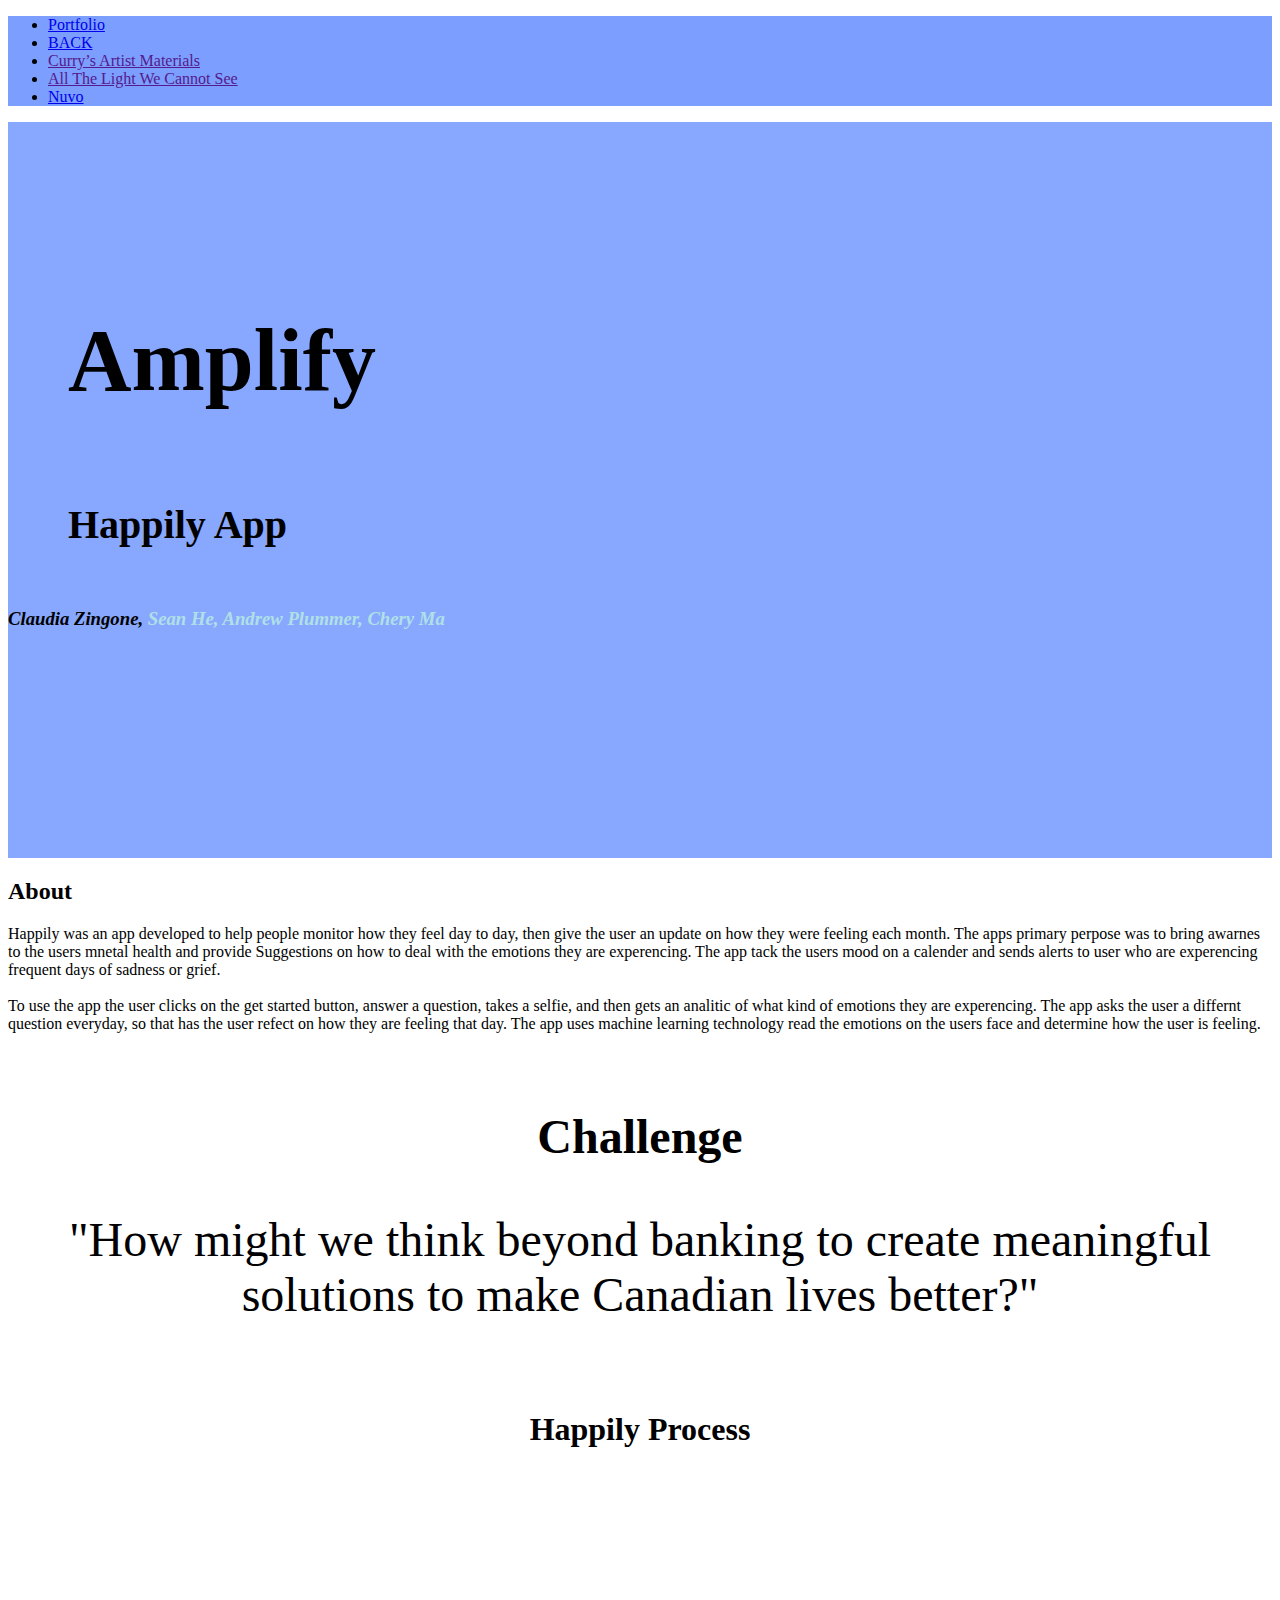
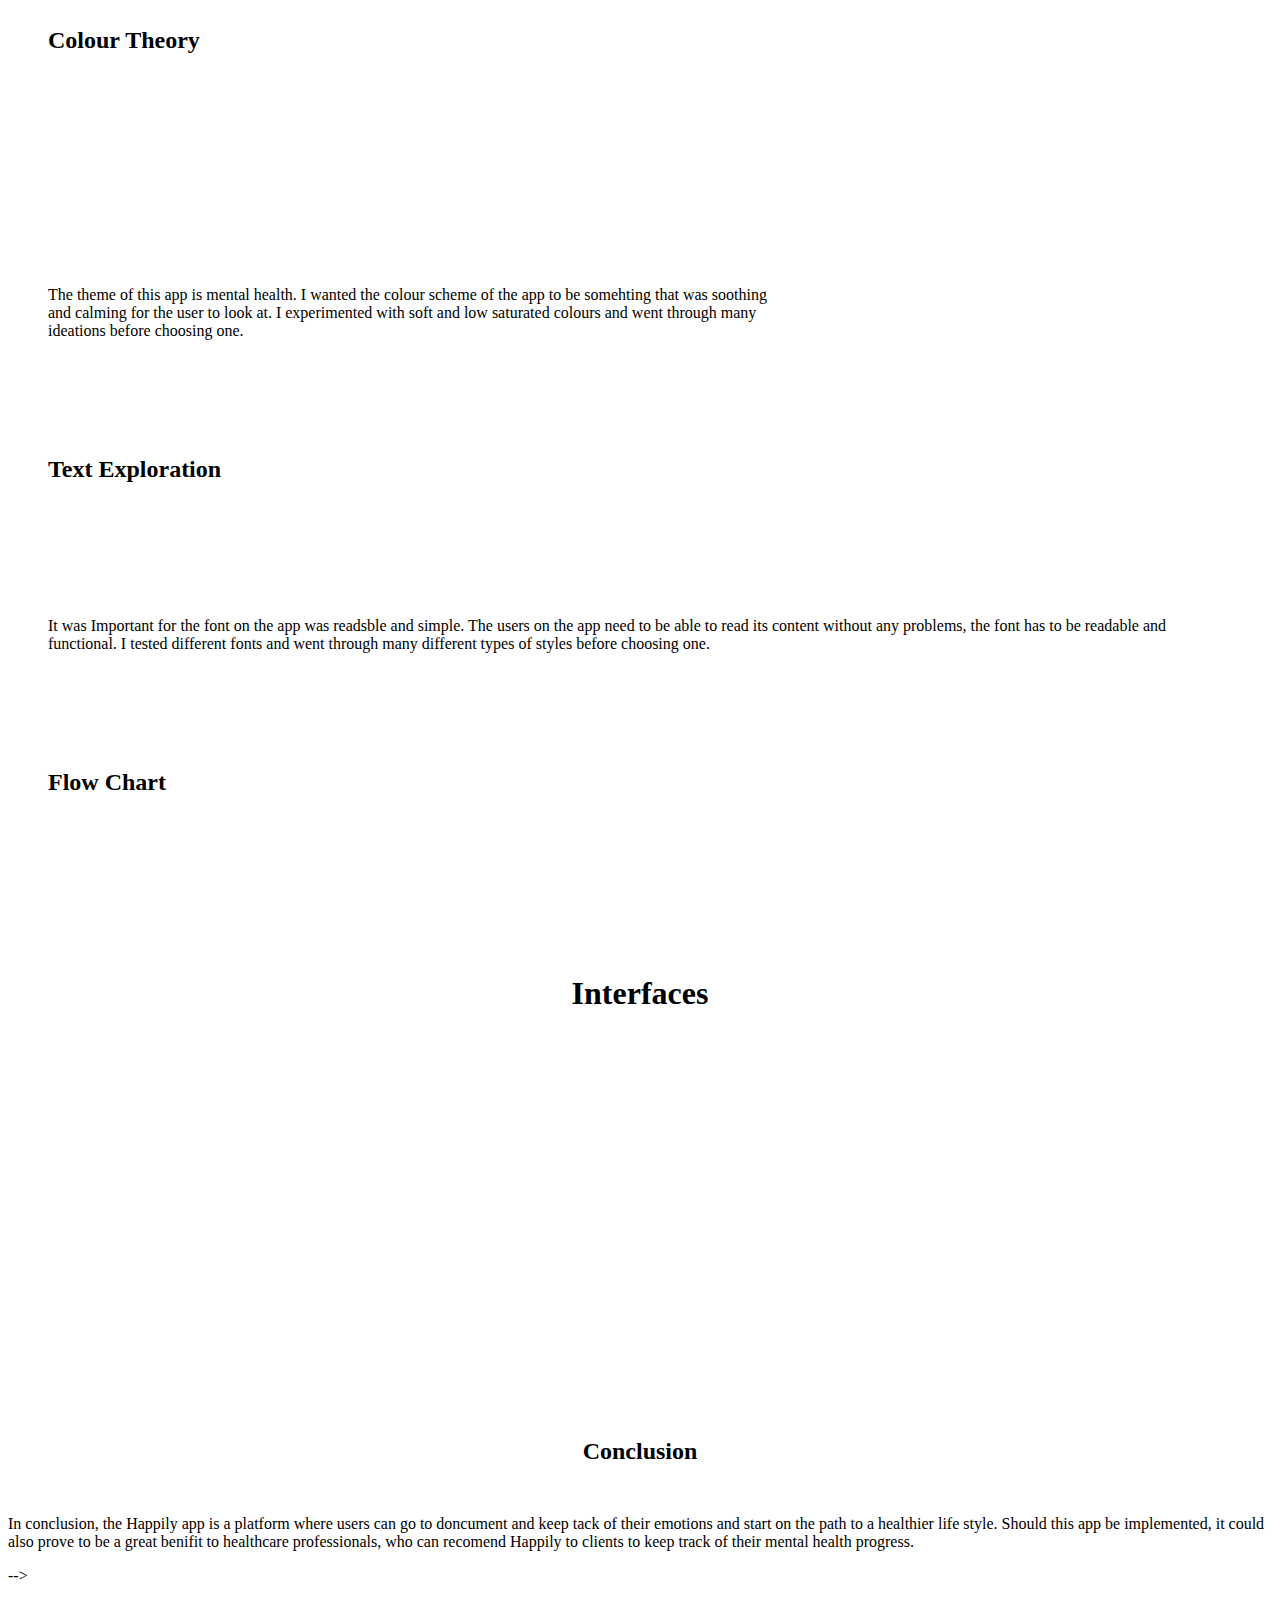
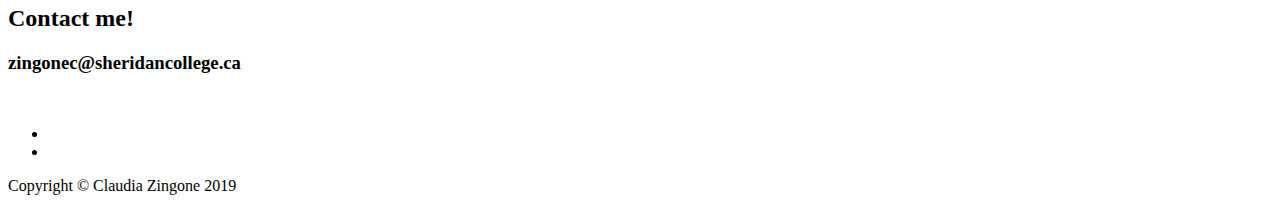
==== amplify.html @ 79d38917 "Add files via upload" ====
<!DOCTYPE html>
<html lang="en">

<head>

  <meta charset="utf-8">
  <meta name="viewport" content="width=device-width, initial-scale=1, shrink-to-fit=no">
  <meta name="description" content="">
  <meta name="author" content="">

  <title>Claudia's Portfolio</title>

  <!-- Bootstrap Core CSS -->
  <link href="vendor/bootstrap/css/bootstrap.min.css" rel="stylesheet">

  <!-- Custom Fonts -->
  <link href="vendor/fontawesome-free/css/all.min.css" rel="stylesheet" type="text/css">
  <link href="https://fonts.googleapis.com/css?family=Source+Sans+Pro:300,400,700,300italic,400italic,700italic" rel="stylesheet" type="text/css">
  <link href="vendor/simple-line-icons/css/simple-line-icons.css" rel="stylesheet">
  <!-- <link href="//netdna.bootstrapcdn.com/twitter-bootstrap/2.3.2/css/bootstrap-combined.no-icons.min.css" rel="stylesheet">
<link href="//netdna.bootstrapcdn.com/font-awesome/3.2.1/css/font-awesome.css" rel="stylesheet"> -->
  <!-- Custom CSS -->
  <script src="https://code.iconify.design/1/1.0.3/iconify.min.js"></script>
  <link href="css/stylish-portfolio.min.css" rel="stylesheet">
  
<style>
.nuvo {
  min-height: 30rem;
  position: relative;
  display: table;
  width: 100%;
  height: auto;
  padding-top: 8rem;
  padding-bottom: 8rem;
  background: linear-gradient(90deg, rgba(255, 255, 255, 0.1) 0%, rgba(255, 255, 255, 0.1) 100%), url("");
  background-position: center center;
  background-repeat: no-repeat;
  background-size: cover;
}



.nuvo h1 {
  font-size: 4rem;
  margin: 30px;
  padding: 30px;
}

.nuvo h2{
  font-size: 2rem;
  margin: 30px;
  padding: 30px;
}

@media (min-width: 992px) {
  .nuvo {
    height: 50vh;
  }
  .nuvo h1 {
    font-size: 5.5rem;
  }
  .nuvo h2 {
    font-size: 2.5rem;
  }
}




</style>


</head>

<body id="page-top">

  <!-- Navigation -->
  <!-- <a href="index.html"><span class="iconify" data-icon="ic:sharp-arrow-back-ios" data-inline="false" style="width: 50px; height: 50px; margin-left: 3%; margin-top: 20px; "></span></a> -->

  <a class="menu-toggle rounded" href="#" >
    <i class="fas fa-bars"></i>
  </a> 
<nav id="sidebar-wrapper" style="background-color: rgb(123, 158, 255)">
    <ul class="sidebar-nav" style="background-color: rgb(123, 158, 255)">
      <li class="sidebar-brand">
        <a class="js-scroll-trigger" href="#page-top">Portfolio</a>
      </li>
      <li class="sidebar-nav-item">
        <a class="js-scroll-trigger" href="index.html">BACK</a>
      </li>
      <li class="sidebar-nav-item">
        <a class="js-scroll-trigger" href="">Curry’s Artist Materials</a>
      </li>
      
      <li class="sidebar-nav-item">
        <a class="js-scroll-trigger" href="">All The Light We Cannot See</a>
      </li>
      
      <li class="sidebar-nav-item">
        <a class="js-scroll-trigger" href="nuvo.html">Nuvo</a>
      </li>
    </ul>
  </nav>


  <section class=" nuvo text-white text-right " id="" style="background-color: rgb(123, 158, 255)">
      <h1 class="mb-1">Amplify</h1>
      <h2 class="mb-1">Happily App</h1>
      <h3 class="mb-5" style="margin-right: 50px;">
          <em>Claudia Zingone, <span style="color:powderblue">Sean He, Andrew Plummer, Chery Ma</span></em>
        </h3>
    </section>

    <section class="content-section bg-light" id="about">
        <div class="container ">
          <div class="row">
            <div class="col-lg-10 mx-auto">
              <h2>About</h2>
              <p class="lead mb-4">Happily was an app developed to help people monitor how they feel day to day, then give the user an update
                on how they were feeling each month. The apps primary perpose was to bring awarnes to the users mnetal health and provide Suggestions 
                on how to deal with the emotions they are experencing. The app tack the users mood on a calender and sends alerts to user who are experencing 
                frequent days of sadness or grief. <br><br>

                To use the app the user clicks on the get started button, answer a question, takes a selfie, and then gets an analitic of what kind of emotions they are experencing. 
                The app asks the user a differnt question everyday, so that has the user refect on how they are feeling that day. The app uses machine learning technology read the 
                emotions on the users face and determine how the user is feeling. 
                  </p><!-- <a class="btn btn-dark btn-xl js-scroll-trigger" style="margin-top: 2% "href="resume.html">RESUME</a> -->
            </div>


          </div>
        </div>
      </section>



  <div class="container">
   

    <div class="row" style="padding: 20px">

        <div class="col-lg-10 mx-auto">
            <h2 style="text-align: center; font-size: 3em">Challenge</h2>
            <p class="lead mb-4" style="text-align: center;font-size: 3em">
              "How might we think beyond banking to create meaningful solutions to make Canadian lives better?"
            </div>

          <!-- <div class="col-lg-10 mx-auto">
              <h2>Goal</h2>
              <p class="lead mb-4">
                Create a welcoming first impression of NUVO<br>
                To invite more people to share and connect<br>
                Promoting a active and thriving community to those passing by</p><!-- <a class="btn btn-dark btn-xl js-scroll-trigger" style="margin-top: 2% "href="resume.html">RESUME</a> -->
            <!-- </div> -->

          

      <!-- <div class="col"  >
          <div class="col-lg-10 mx-auto">
              <h2>Goal</h2>
              <p class="lead mb-4">
                 Create a welcoming first impression of NUVO<br>
                 To invite more people to share and connect<br>
                 Promoting a active and thriving community to those passing by
                  </p>
               </div> -->
      </div>
      
      
    
    </div>
   
  </div>

  <!-- <div class="row">
      <div class="col-lg-10 mx-auto">
        <h2>Reseach Question</h2>
        <p class="lead mb-4">How can we improve how NUVO interacts with tenants and potential mem bers <br>through their social media platforms?</p>
          </div>
    </div>
   -->

<div class="content-section bg-light">
<h1 style="text-align: center;">Happily Process</h1>
</div>





  <div class="container " style="margin: auto;" >
    <div class="row"  style="padding: 40px" >
      <div class="col">
          <img alt="" src="img/PERSONA.svg" style="box-shadow: 5px 10px 18px">
      </div>

      
     
    </div>


    

    <!-- <div class="row"  style="padding: 40px">
        <div class="col">
            <h2>Secondary Research</h2>
            <p class="lead mb-4">
              Using information that other people have already put together with their own research. Also using publicly available information to better inform our studies.

                </p>   
        </div>
       
      </div> -->
      
      <div class="row" style="padding: 40px">
          <div class="col">
              <h2>Colour Theory
                </h2>
          </div>
        </div>


      <div class="row" style="padding: 40px">
          <div class="col">
              <img alt="" src="img/colour.svg"> 
              
          </div>

          <div class="col">
              <img alt="" src="img/colour2.svg"> 
              
          </div>
          <!-- <div class="col">
            <h2>Paper Prototyping</h2>
            <p class="lead mb-4">
              A method widely used when designing human-computer interactions, paper prototyping helps us create software that meets the user's expectations and needs, especially in the case of user interfaces. 
              It will be used when designing concepts for our website and finding the best functionality for its potential users. We would be experimenting with different concepts of design and testing how understandable 
              the website would be for the average person to use.

                </p>   
        </div> -->
        </div>

        <div class="row" style="padding: 40px">
        <div class="col">
            <p class="lead mb-4">
                The theme of this app is mental health. I wanted the colour scheme of the app to be somehting that was soothing <br>and calming for the user to look at. 
                I experimented with soft and low saturated colours and went through many <br>ideations before choosing one. 
  
                  </p>   
        </div>
        
        </div>


        <div class="row" style="padding: 40px">
            <div class="col">
                <h2>Text Exploration 
                  </h2>
            </div>
          </div>

          <div class="row" style="padding: 40px">
            <div class="col">
                <img alt="" src="img/text.svg">
                </div>
            
              <div class="col" style="margin: auto;">
                  <p class="lead mb-4">
                      It was Important for the font on the app was readsble and simple. The users on the app need to be able to read its content without any problems, the font has to be readable and functional. 
                      I tested different fonts and went through many different types of styles before choosing one. 
        
                        </p>   
              </div>
              
              </div>


              <div class="row" style="padding: 40px">
                  <div class="col">
                      <h2>Flow Chart
                        </h2>
                  </div>
                </div>

              <div class="row" style="padding: 40px">
                  <div class="col">
                      <img alt="" src="img/flow.png" style="max-width: 1000px;">
                      </div>
                  
                    <!-- <div class="col" style="margin: auto;">
                        <p class="lead mb-4">
                            It was Important for the font on the app was readsble and simple. The users on the app need to be able to read its content without any problems, the font has to be readable and functional. 
                            I tested different fonts and went through many different types of styles before choosing one. 
              
                              </p>   
                    </div> -->
                    
                    </div>






 

  </div>





<div class="content-section bg-light">
  <h1 style="text-align: center;">Interfaces</h1>
  </div>

  <div class="container">

  <div class="row" style="padding: 40px;">
    <div class="col">
      <img alt="" src="img/Artboard 23.png" style="box-shadow: 5px 10px 18px">
    </div>
    <div class="col">
      <img alt="" src="img/Artboard 24.png" style="box-shadow: 5px 10px 18px">
    </div>
    <div class="col">
      <img alt="" src="img/Artboard 25.png" style="box-shadow: 5px 10px 18px">
    </div>


  </div>
  <div class="row" style="padding: 40px;">
    <div class="col">
      <img alt="" src="img/Artboard 26.png" style="box-shadow: 5px 10px 18px">
    </div>
    <div class="col">
      <img alt="" src="img/Artboard 27.png" style="box-shadow: 5px 10px 18px">
    </div>
    <div class="col">
      <img alt="" src="img/Artboard 28.png" style="box-shadow: 5px 10px 18px">
    </div>


  </div>

  <div class="row" style="padding: 40px;">
    <div class="col">
      <img alt="" src="img/Artboard 29.png" style="box-shadow: 5px 10px 18px">
    </div>
    <div class="col">
      <img alt="" src="img/Artboard 30.png" style="box-shadow: 5px 10px 18px">
    </div>
    <div class="col">
      
    </div>


  </div>


</div>

<!-- <div class="container">

  <div class="row" style="padding: 40px;">
    <div class="col">
      <img alt="" src="img/Artboard 23.svg">
    </div>
    <div class="col">
      <img alt="" src="img/Artboard 24.svg">
    </div>
    <div class="col">
      <img alt="" src="img/Artboard 24.svg">
    </div>
    
    
    </div>

    <div class="row" style="padding: 40px;">
      <div class="col">
        <img alt="" src="img/Artboard 25.svg">
      </div>
      <div class="col">
        <img alt="" src="img/Artboard 26.svg">
      </div>
      <div class="col">
        <img alt="" src="img/Artboard 27.svg">
      </div>
      
      
      </div>

      <div class="row" style="padding: 40px;">
        <div class="col">
          <img alt="" src="img/Artboard 28.svg">
        </div>
        <div class="col">
          <img alt="" src="img/Artboard 29.svg">
        </div>
        <div class="col">
          <img alt="" src="img/Artboard 30.svg">
        </div>
        
        
        </div>
  
  
  
  </div> -->

  


<div class="content-section bg-light">
    <div class="container ">
  <h2 style="text-align: center;">Conclusion</h2>
  <p class="lead mb-4" style="margin-top: 4%;">
      In conclusion, the Happily app is a platform where users can go to doncument and keep tack of their emotions and start on the path to a healthier life style. 
      Should this app be implemented, it could also prove to be a great benifit to healthcare professionals, who can recomend Happily to clients to keep track of their mental health progress. 
</p>
    </div>
</div>
   
      
      <!-- <div class="row" style="padding: 40px;">
          <div class="col">
              <img alt="" src="img/Artboard 21.svg">
          </div>
          <div class="col" style="margin: auto;">
              <p class="lead mb-4" style="padding: 10px;">
                  Spacing the content our more to create different focal points and an easier path for the viewer’s eyes to follow<br><br>
Consistent filter/lighting/editing throughout posts<br><br>
Variety of subject matter

              </p>
          </div>
          </div> -->
  
          <!-- <div class="col-lg-10 mx-auto" style="margin-top: 7%;">
              <h2 style="text-align: center;">Conclusion</h2>
              <p class="lead mb-4" style="margin-top: 4%;">
                  In conclusion, by analyzing other social media platforms of other co working spaces, we have discovered that using all features of the platform (stories, hashtags, reposting, etc.) 
                  can really increase community involvement and overall traffic of the platform. Should NUVO choose to implement these ideas, we believe they could benefit significantly. 
            </div> -->
  
  
  





    <!-- <div class="row" style="padding: 20px">
      <div class="col"  >
          <div class="col-lg-10 mx-auto">
              <h2>Goal</h2>
              <p class="lead mb-4">
                  Create a welcoming first impression of NUVO<br>
                 To invite more people to share and connect<br>
                 Promoting a active and thriving community to those passing by
                  
              </p>
                <!-- <a href="https://unsplash.com/">Unsplash</a>!</p> -->
              <!-- <a class="btn btn-dark btn-xl js-scroll-trigger" style="margin-top: 2% "href="resume.html">RESUME</a> -->
            <!-- </div>
      </div> --> 
      
      <!-- <div class="col">
          <div class="col-lg-10 mx-auto">
              <h2>Feild Findings</h2>
              <p class="lead mb-4">How can we improve how NUVO interacts with tenants and potential mem bers <br>through their social media platforms?</p>
                <!-- <a href="https://unsplash.com/">Unsplash</a>!</p> -->
              <!-- <a class="btn btn-dark btn-xl js-scroll-trigger" style="margin-top: 2% "href="resume.html">RESUME</a> -->
            
 




  <!-- Callout -->
  <!-- <section class="callout">
    <div class="container text-center">
      <h2 class="mx-auto mb-3">Contact me!</h2>

      <h3 class="mb-0">zingonec@sheridancollege.ca</h3>
      
      <!-- <a class="btn btn-xl" href="" style="background-color: rgb(123, 158, 255)">Download Now!</a> -->
    <!-- </div>
  </section> --> -->

  
  <!-- Call to Action -->
  <!-- <section class="content-section  text-white" style="background-color: rgb(123, 158, 255)">
    <div class="container text-center">
      <h2 class="mb-4">The buttons below are impossible to resist...</h2>
      <a href="#" class="btn btn-xl btn-light mr-4">Click Me!</a>
      <a href="#" class="btn btn-xl btn-dark">Look at Me!</a>
    </div>
  </section> -->

  <!-- Map -->
  <!-- <section id="contact" class="map">
    <iframe width="100%" height="100%" frameborder="0" scrolling="no" marginheight="0" marginwidth="0" src="https://maps.google.com/maps?f=q&amp;source=s_q&amp;hl=en&amp;geocode=&amp;q=Twitter,+Inc.,+Market+Street,+San+Francisco,+CA&amp;aq=0&amp;oq=twitter&amp;sll=28.659344,-81.187888&amp;sspn=0.128789,0.264187&amp;ie=UTF8&amp;hq=Twitter,+Inc.,+Market+Street,+San+Francisco,+CA&amp;t=m&amp;z=15&amp;iwloc=A&amp;output=embed"></iframe>
    <br />
    <small>
      <a href="https://maps.google.com/maps?f=q&amp;source=embed&amp;hl=en&amp;geocode=&amp;q=Twitter,+Inc.,+Market+Street,+San+Francisco,+CA&amp;aq=0&amp;oq=twitter&amp;sll=28.659344,-81.187888&amp;sspn=0.128789,0.264187&amp;ie=UTF8&amp;hq=Twitter,+Inc.,+Market+Street,+San+Francisco,+CA&amp;t=m&amp;z=15&amp;iwloc=A"></a>
    </small>
  </section> -->

  <!-- Footer -->
  <footer class="footer text-center">

      <div class="container text-center">
          <h2 class="mx-auto mb-3">Contact me!</h2>
    
          <h3 class="mb-0">zingonec@sheridancollege.ca</h3>
          
          <!-- <a class="btn btn-xl" href="" style="background-color: rgb(123, 158, 255)">Download Now!</a> -->
        </div>

    <div class="container" style="margin-top: 4%;">
      <ul class="list-inline mb-5">
        <li class="list-inline-item">
          <a class="social-link rounded-circle text-white mr-3" href="#" style="background-color: rgb(123, 158, 255)">
            <i class="icon-social-linkedin"></i>
          </a>
        </li>
        <li class="list-inline-item">
          <a class="social-link rounded-circle text-white mr-3" href="#" style="background-color: rgb(123, 158, 255)">
            <i class="icon-social-instagram"></i>
          </a>
        </li>
        <!-- <li class="list-inline-item">
          <a class="social-link rounded-circle text-white" href="#">
            <i class="icon-social-github"></i>
          </a>
        </li> -->
      </ul>
      <p class="text-muted small mb-0">Copyright &copy; Claudia Zingone 2019</p>
    </div>
  </footer>

  <!-- Scroll to Top Button-->
  <a class="scroll-to-top rounded js-scroll-trigger" href="#page-top">
    <i class="fas fa-angle-up"></i>
  </a>

  <!-- Bootstrap core JavaScript -->
  <script src="vendor/jquery/jquery.min.js"></script>
  <script src="vendor/bootstrap/js/bootstrap.bundle.min.js"></script>

  <!-- Plugin JavaScript -->
  <script src="vendor/jquery-easing/jquery.easing.min.js"></script>

  <!-- Custom scripts for this template -->
  <script src="js/stylish-portfolio.min.js"></script>


  <!-- <script src="js/three.min.js"></script>
    <script src="js/Detector.js"></script>
    <script src="js/ColladaLoader.js"></script>
    <script src="js/tween.min.js"></script> -->

    

</body>

</html>
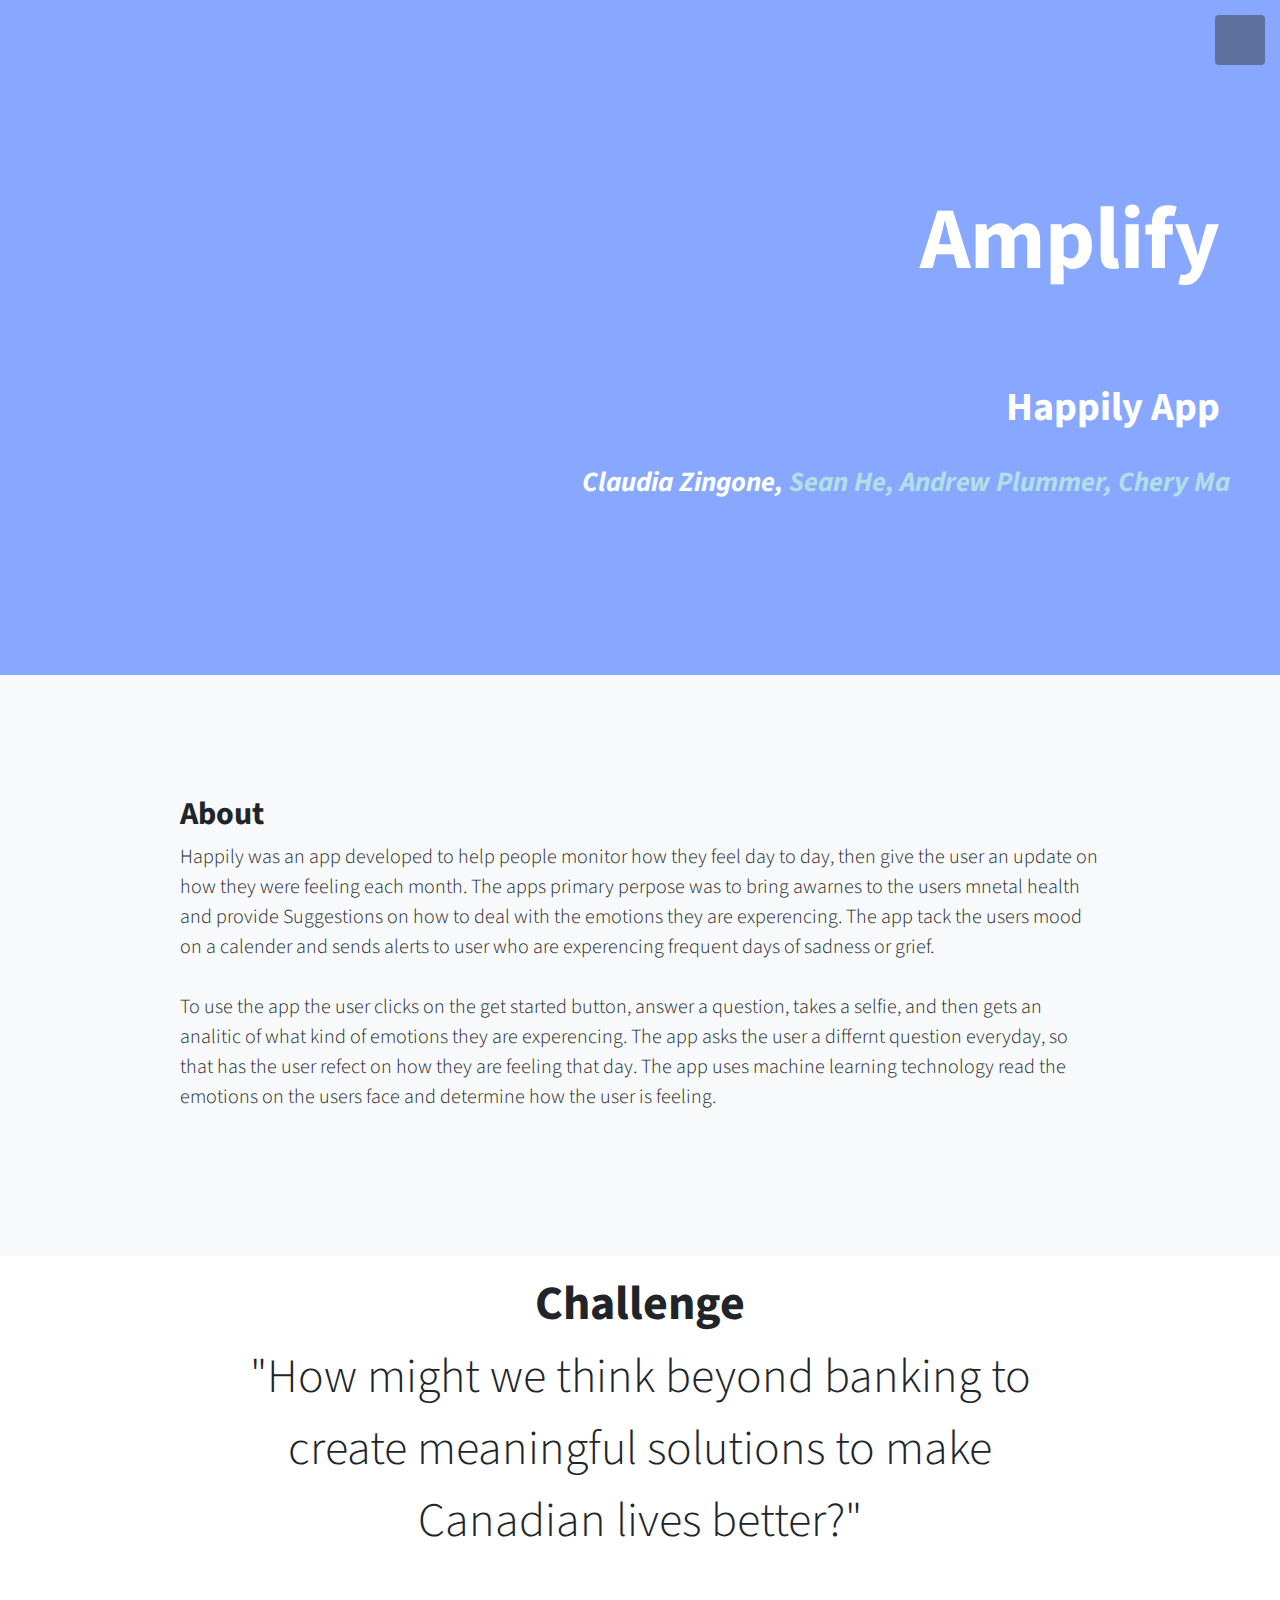
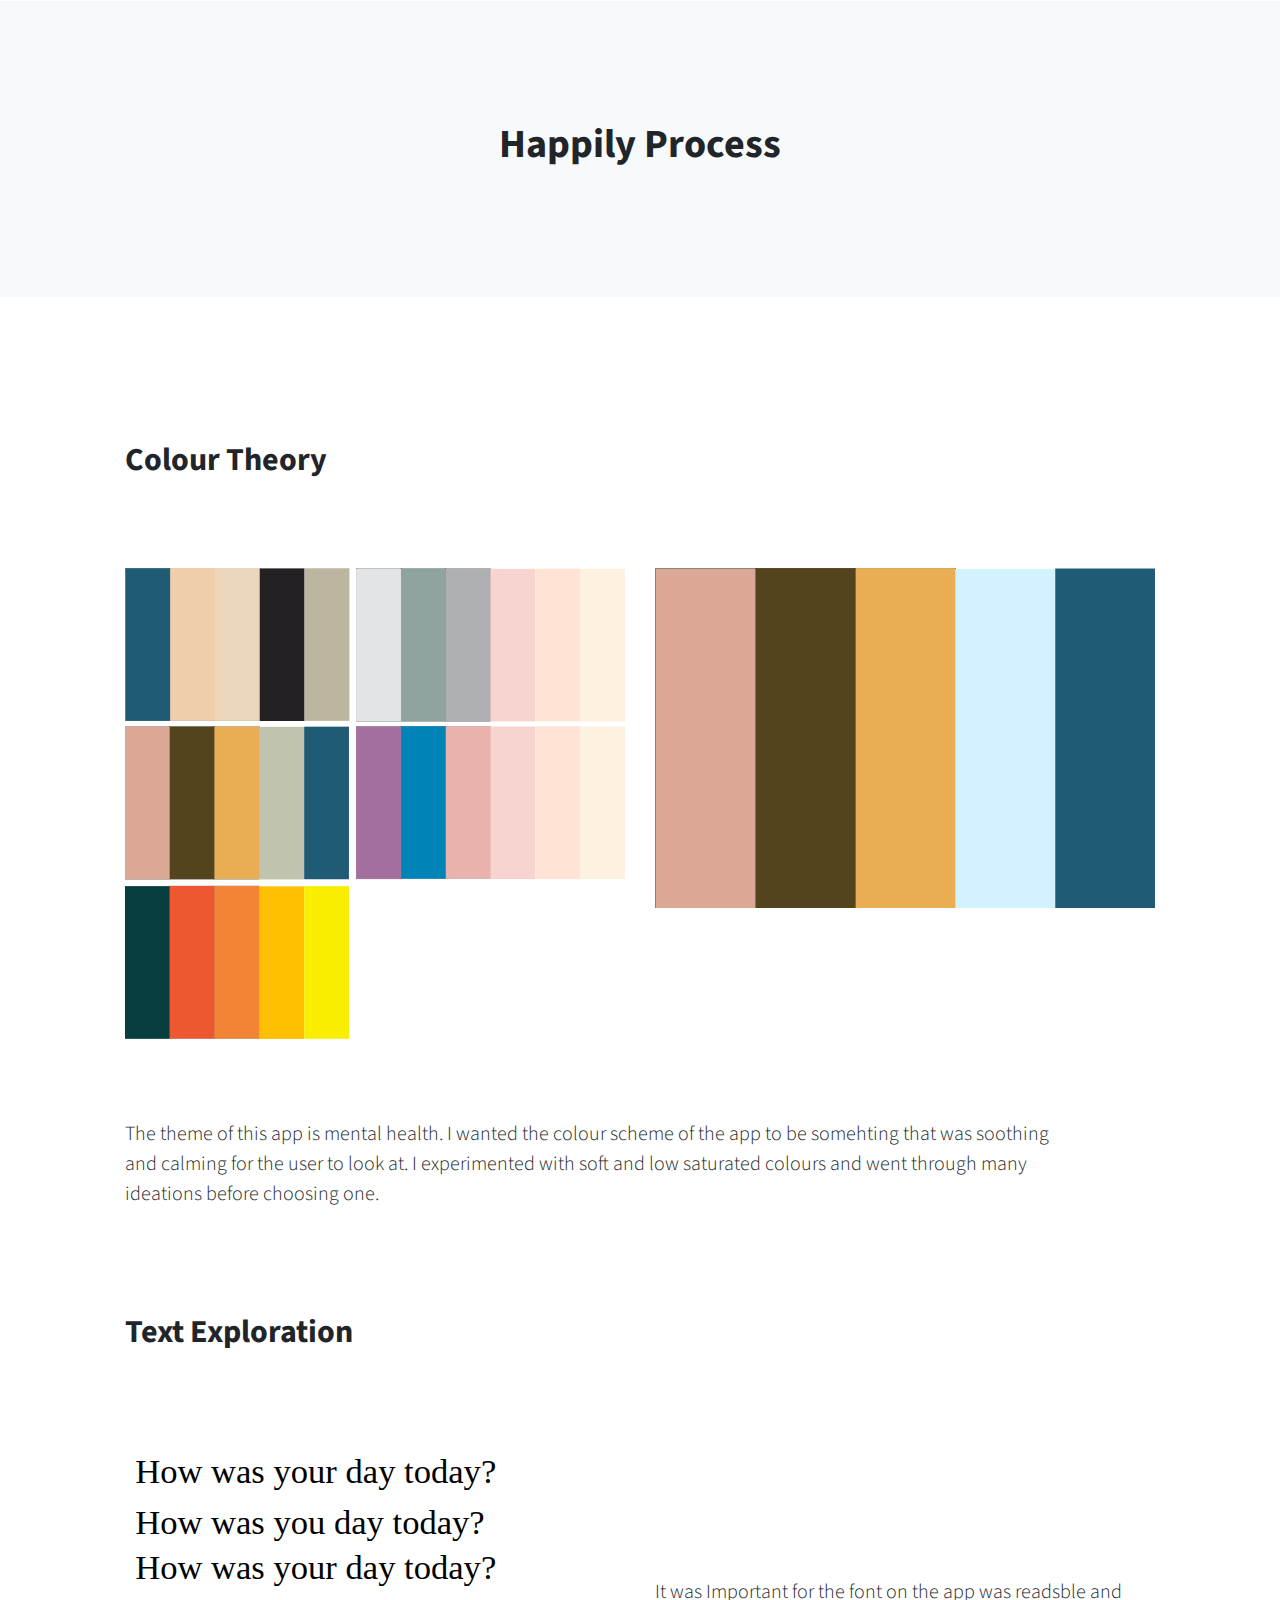
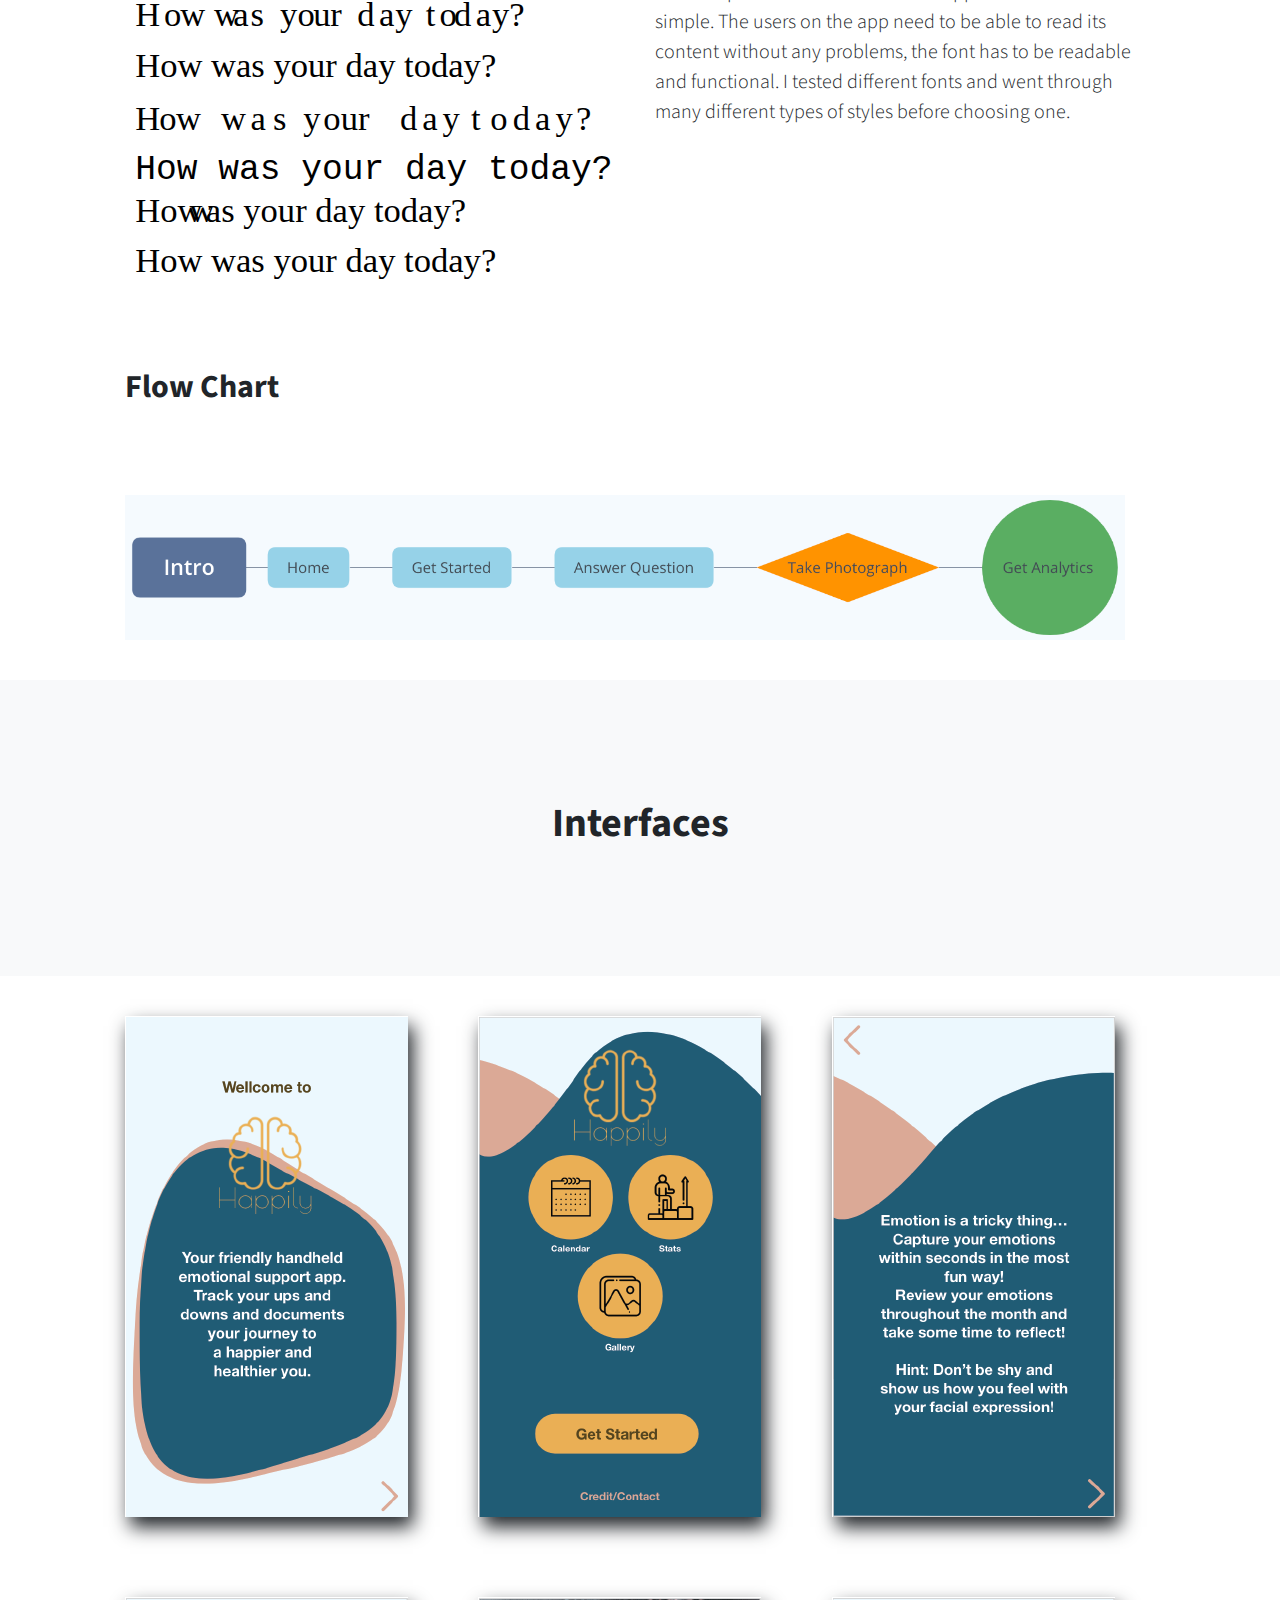
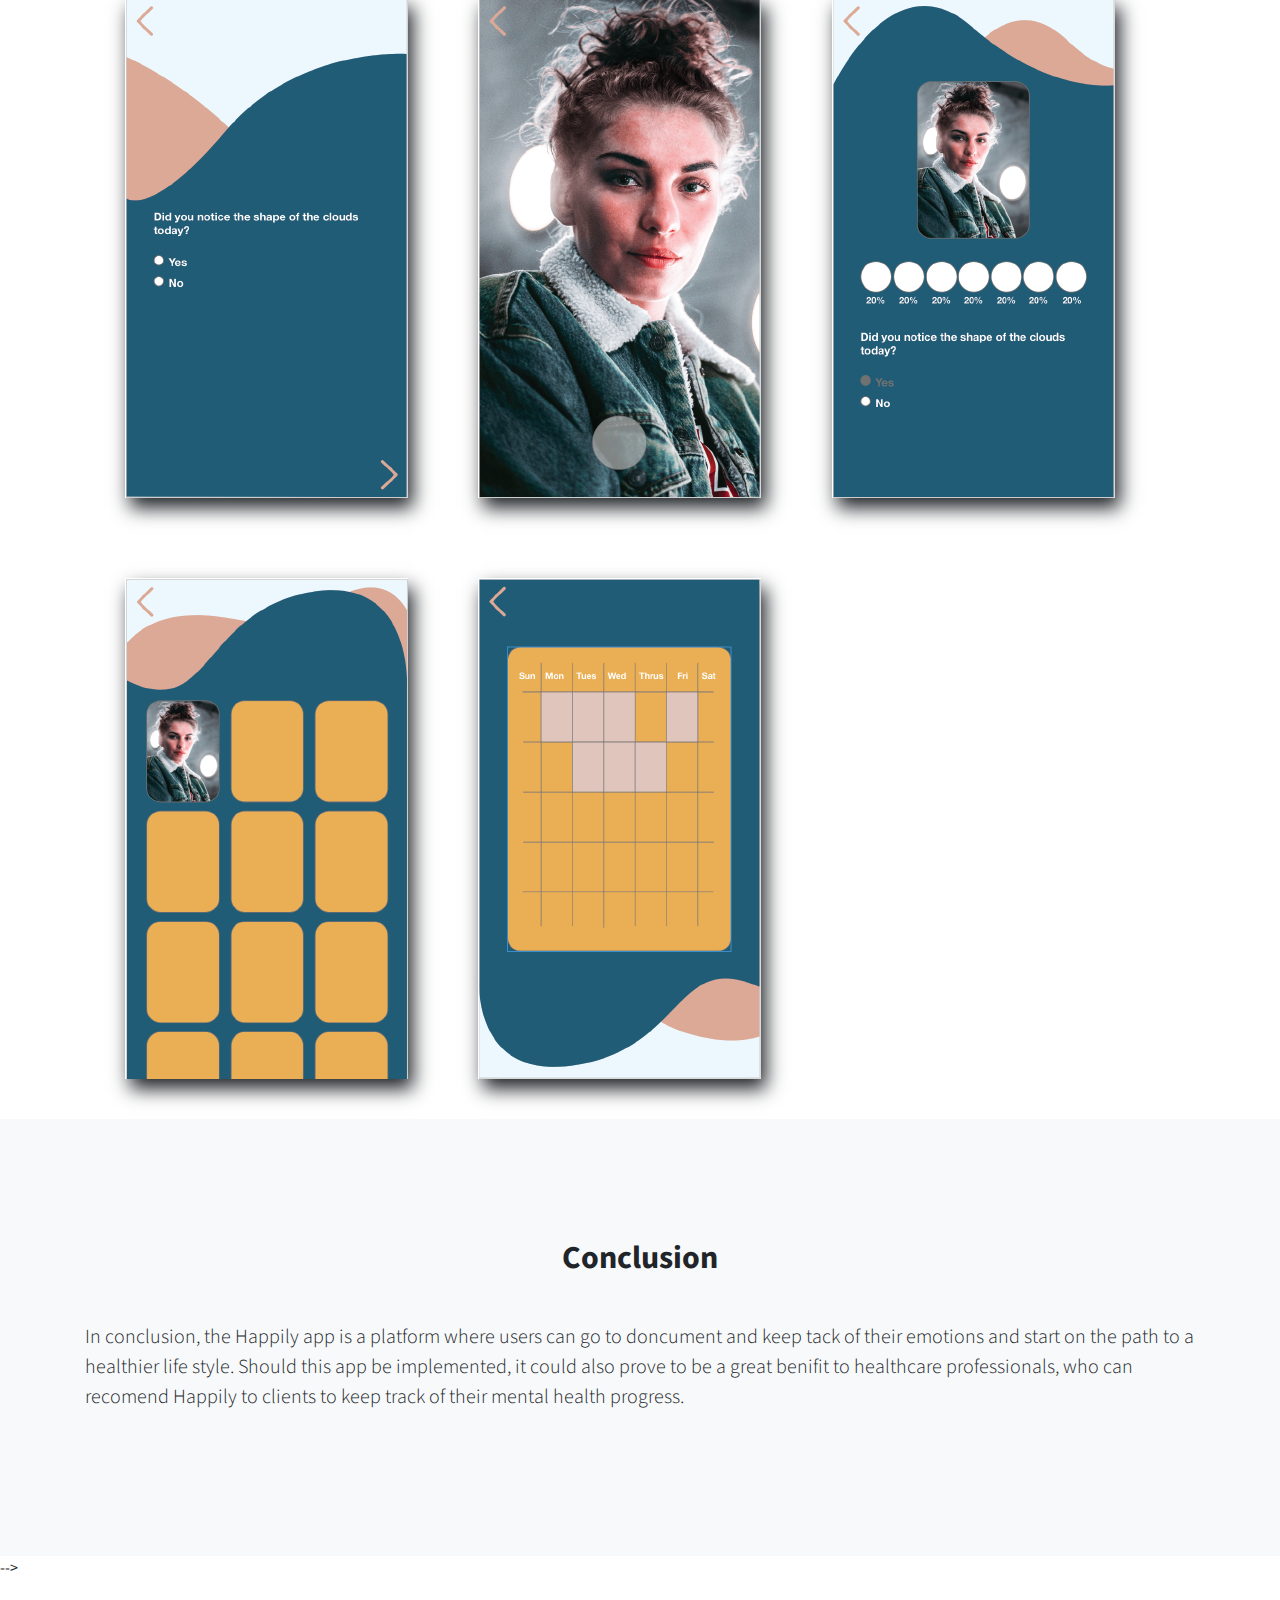
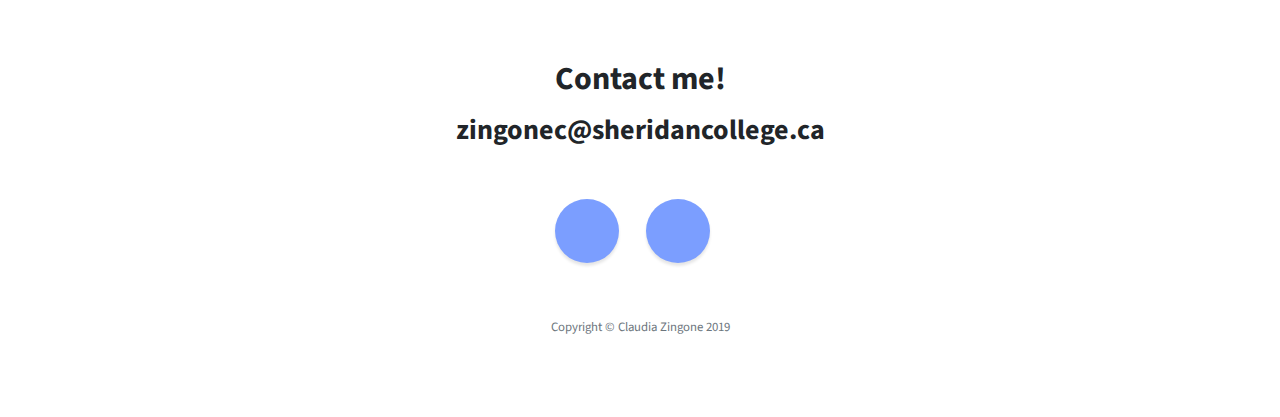
==== commit 7f14995e: "Update amplify.html" ====
--- a/amplify.html
+++ b/amplify.html
@@ -11,17 +11,17 @@
   <title>Claudia's Portfolio</title>
 
   <!-- Bootstrap Core CSS -->
-  <link href="vendor/bootstrap/css/bootstrap.min.css" rel="stylesheet">
+  <link href="bootstrap.min.css" rel="stylesheet">
 
   <!-- Custom Fonts -->
   <link href="vendor/fontawesome-free/css/all.min.css" rel="stylesheet" type="text/css">
   <link href="https://fonts.googleapis.com/css?family=Source+Sans+Pro:300,400,700,300italic,400italic,700italic" rel="stylesheet" type="text/css">
-  <link href="vendor/simple-line-icons/css/simple-line-icons.css" rel="stylesheet">
+  <link href="simple-line-icons/css/simple-line-icons.css" rel="stylesheet">
   <!-- <link href="//netdna.bootstrapcdn.com/twitter-bootstrap/2.3.2/css/bootstrap-combined.no-icons.min.css" rel="stylesheet">
 <link href="//netdna.bootstrapcdn.com/font-awesome/3.2.1/css/font-awesome.css" rel="stylesheet"> -->
   <!-- Custom CSS -->
   <script src="https://code.iconify.design/1/1.0.3/iconify.min.js"></script>
-  <link href="css/stylish-portfolio.min.css" rel="stylesheet">
+  <link href="stylish-portfolio.min.css" rel="stylesheet">
   
 <style>
 .nuvo {
@@ -191,7 +191,7 @@
   <div class="container " style="margin: auto;" >
     <div class="row"  style="padding: 40px" >
       <div class="col">
-          <img alt="" src="img/PERSONA.svg" style="box-shadow: 5px 10px 18px">
+          <img alt="" src="PERSONA.svg" style="box-shadow: 5px 10px 18px">
       </div>
 
       
@@ -222,12 +222,12 @@
 
       <div class="row" style="padding: 40px">
           <div class="col">
-              <img alt="" src="img/colour.svg"> 
+              <img alt="" src="colour.svg"> 
               
           </div>
 
           <div class="col">
-              <img alt="" src="img/colour2.svg"> 
+              <img alt="" src="colour2.svg"> 
               
           </div>
           <!-- <div class="col">
@@ -262,7 +262,7 @@
 
           <div class="row" style="padding: 40px">
             <div class="col">
-                <img alt="" src="img/text.svg">
+                <img alt="" src="text.svg">
                 </div>
             
               <div class="col" style="margin: auto;">
@@ -285,7 +285,7 @@
 
               <div class="row" style="padding: 40px">
                   <div class="col">
-                      <img alt="" src="img/flow.png" style="max-width: 1000px;">
+                      <img alt="" src="flow.png" style="max-width: 1000px;">
                       </div>
                   
                     <!-- <div class="col" style="margin: auto;">
@@ -319,26 +319,26 @@
 
   <div class="row" style="padding: 40px;">
     <div class="col">
-      <img alt="" src="img/Artboard 23.png" style="box-shadow: 5px 10px 18px">
-    </div>
-    <div class="col">
-      <img alt="" src="img/Artboard 24.png" style="box-shadow: 5px 10px 18px">
-    </div>
-    <div class="col">
-      <img alt="" src="img/Artboard 25.png" style="box-shadow: 5px 10px 18px">
+      <img alt="" src="Artboard 23.png" style="box-shadow: 5px 10px 18px">
+    </div>
+    <div class="col">
+      <img alt="" src="Artboard 24.png" style="box-shadow: 5px 10px 18px">
+    </div>
+    <div class="col">
+      <img alt="" src="Artboard 25.png" style="box-shadow: 5px 10px 18px">
     </div>
 
 
   </div>
   <div class="row" style="padding: 40px;">
     <div class="col">
-      <img alt="" src="img/Artboard 26.png" style="box-shadow: 5px 10px 18px">
-    </div>
-    <div class="col">
-      <img alt="" src="img/Artboard 27.png" style="box-shadow: 5px 10px 18px">
-    </div>
-    <div class="col">
-      <img alt="" src="img/Artboard 28.png" style="box-shadow: 5px 10px 18px">
+      <img alt="" src="Artboard 26.png" style="box-shadow: 5px 10px 18px">
+    </div>
+    <div class="col">
+      <img alt="" src="Artboard 27.png" style="box-shadow: 5px 10px 18px">
+    </div>
+    <div class="col">
+      <img alt="" src="Artboard 28.png" style="box-shadow: 5px 10px 18px">
     </div>
 
 
@@ -346,10 +346,10 @@
 
   <div class="row" style="padding: 40px;">
     <div class="col">
-      <img alt="" src="img/Artboard 29.png" style="box-shadow: 5px 10px 18px">
-    </div>
-    <div class="col">
-      <img alt="" src="img/Artboard 30.png" style="box-shadow: 5px 10px 18px">
+      <img alt="" src="Artboard 29.png" style="box-shadow: 5px 10px 18px">
+    </div>
+    <div class="col">
+      <img alt="" src="Artboard 30.png" style="box-shadow: 5px 10px 18px">
     </div>
     <div class="col">
       
@@ -547,14 +547,14 @@
   </a>
 
   <!-- Bootstrap core JavaScript -->
-  <script src="vendor/jquery/jquery.min.js"></script>
-  <script src="vendor/bootstrap/js/bootstrap.bundle.min.js"></script>
+  <script src="jquery.min.js"></script>
+  <script src="bootstrap.bundle.min.js"></script>
 
   <!-- Plugin JavaScript -->
-  <script src="vendor/jquery-easing/jquery.easing.min.js"></script>
+  <script src="jquery.easing.min.js"></script>
 
   <!-- Custom scripts for this template -->
-  <script src="js/stylish-portfolio.min.js"></script>
+  <script src="stylish-portfolio.min.js"></script>
 
 
   <!-- <script src="js/three.min.js"></script>
--- a/stylish-portfolio.min.css
+++ b/stylish-portfolio.min.css
@@ -0,0 +1,5 @@
+/*!
+ * Start Bootstrap - Stylish Portfolio v5.0.7 (https://startbootstrap.com/template-overviews/stylish-portfolio)
+ * Copyright 2013-2019 Start Bootstrap
+ * Licensed under MIT (https://github.com/BlackrockDigital/startbootstrap-stylish-portfolio/blob/master/LICENSE)
+ */body,html{width:100%;height:100%}body{font-family:'Source Sans Pro'}.btn-xl{padding:1.25rem 2.5rem}.content-section{padding-top:7.5rem;padding-bottom:7.5rem}.content-section-heading h2{font-size:3rem}.content-section-heading h3{font-size:1rem;text-transform:uppercase}h1,h2,h3,h4,h5,h6{font-weight:700}.text-faded{color:rgba(255,255,255,.7)}.map{height:30rem}@media (max-width:992px){.map{height:75%}}.map iframe{pointer-events:none}.scroll-to-top{position:fixed;right:15px;bottom:15px;display:none;width:50px;height:50px;text-align:center;color:#fff;background:rgba(52,58,64,.5);line-height:45px}.scroll-to-top:focus,.scroll-to-top:hover{color:#fff}.scroll-to-top:hover{background:#343a40}.scroll-to-top i{font-weight:800}.masthead{min-height:30rem;position:relative;display:table;width:100%;height:auto;padding-top:8rem;padding-bottom:8rem;background:linear-gradient(90deg,rgba(255,255,255,.1) 0,rgba(255,255,255,.1) 100%),url(../img/world.png);background-position:center center;background-repeat:no-repeat;background-size:cover}.masthead h1{font-size:4rem;margin:0;padding:0}@media (min-width:992px){.masthead{height:100vh}.masthead h1{font-size:5.5rem}}#sidebar-wrapper{position:fixed;z-index:2;right:0;width:250px;height:100%;transition:all .4s ease 0s;transform:translateX(250px);background:#1d809f;border-left:1px solid rgba(255,255,255,.1)}.sidebar-nav{position:absolute;top:0;width:250px;margin:0;padding:0;list-style:none}.sidebar-nav li.sidebar-nav-item a{display:block;text-decoration:none;color:#fff;padding:15px}.sidebar-nav li a:hover{text-decoration:none;color:#fff;background:rgba(255,255,255,.2)}.sidebar-nav li a:active,.sidebar-nav li a:focus{text-decoration:none}.sidebar-nav>.sidebar-brand{font-size:1.2rem;background:rgba(52,58,64,.1);height:80px;line-height:50px;padding-top:15px;padding-bottom:15px;padding-left:15px}.sidebar-nav>.sidebar-brand a{color:#fff}.sidebar-nav>.sidebar-brand a:hover{color:#fff;background:0 0}#sidebar-wrapper.active{right:250px;width:250px;transition:all .4s ease 0s}.menu-toggle{position:fixed;right:15px;top:15px;width:50px;height:50px;text-align:center;color:#fff;background:rgba(52,58,64,.5);line-height:50px;z-index:999}.menu-toggle:focus,.menu-toggle:hover{color:#fff}.menu-toggle:hover{background:#343a40}.service-icon{background-color:#fff;color:#1d809f;height:7rem;width:7rem;display:block;line-height:7.5rem;font-size:2.25rem;box-shadow:0 3px 3px 0 rgba(0,0,0,.1)}.callout{padding:15rem 0;background:linear-gradient(90deg,rgba(255,255,255,.1) 0,rgba(255,255,255,.1) 100%),url(../img/bg-callout.jpg);background-position:center center;background-repeat:no-repeat;background-size:cover}.callout h2{font-size:3.5rem;font-weight:700;display:block;max-width:30rem}.portfolio-item{display:block;position:relative;overflow:hidden;max-width:530px;margin:auto auto 1rem}.portfolio-item .caption{display:flex;height:100%;width:100%;background-color:rgba(33,37,41,.2);position:absolute;top:0;bottom:0;z-index:1}.portfolio-item .caption .caption-content{color:#fff;margin:auto 2rem 2rem}.portfolio-item .caption .caption-content h2{font-size:.8rem;text-transform:uppercase}.portfolio-item .caption .caption-content p{font-weight:300;font-size:1.2rem}@media (min-width:992px){.portfolio-item{max-width:none;margin:0}.portfolio-item .caption{-webkit-transition:-webkit-clip-path .25s ease-out,background-color .7s;-webkit-clip-path:inset(0);clip-path:inset(0)}.portfolio-item .caption .caption-content{transition:opacity .25s;margin-left:5rem;margin-right:5rem;margin-bottom:5rem}.portfolio-item img{-webkit-transition:-webkit-clip-path .25s ease-out;-webkit-clip-path:inset(-1px);clip-path:inset(-1px)}.portfolio-item:hover img{-webkit-clip-path:inset(2rem);clip-path:inset(2rem)}.portfolio-item:hover .caption{background-color:rgba(29,128,159,.9);-webkit-clip-path:inset(2rem);clip-path:inset(2rem)}}footer.footer{padding-top:5rem;padding-bottom:5rem}footer.footer .social-link{display:block;height:4rem;width:4rem;line-height:4.3rem;font-size:1.5rem;background-color:#1d809f;transition:background-color .15s ease-in-out;box-shadow:0 3px 3px 0 rgba(0,0,0,.1)}footer.footer .social-link:hover{background-color:#155d74;text-decoration:none}a{color:#1d809f}a:active,a:focus,a:hover{color:#155d74}.btn-primary{background-color:#1d809f!important;border-color:#1d809f!important;color:#fff!important}.btn-primary:active,.btn-primary:focus,.btn-primary:hover{background-color:#155d74!important;border-color:#155d74!important}.btn-secondary{background-color:#ecb807!important;border-color:#ecb807!important;color:#fff!important}.btn-secondary:active,.btn-secondary:focus,.btn-secondary:hover{background-color:#ba9106!important;border-color:#ba9106!important}.btn-dark{color:#fff!important}.btn{box-shadow:0 3px 3px 0 rgba(0,0,0,.1);font-weight:700}.bg-primary{background-color:#1d809f!important}.text-primary{color:#1d809f!important}.text-secondary{color:#ecb807!important}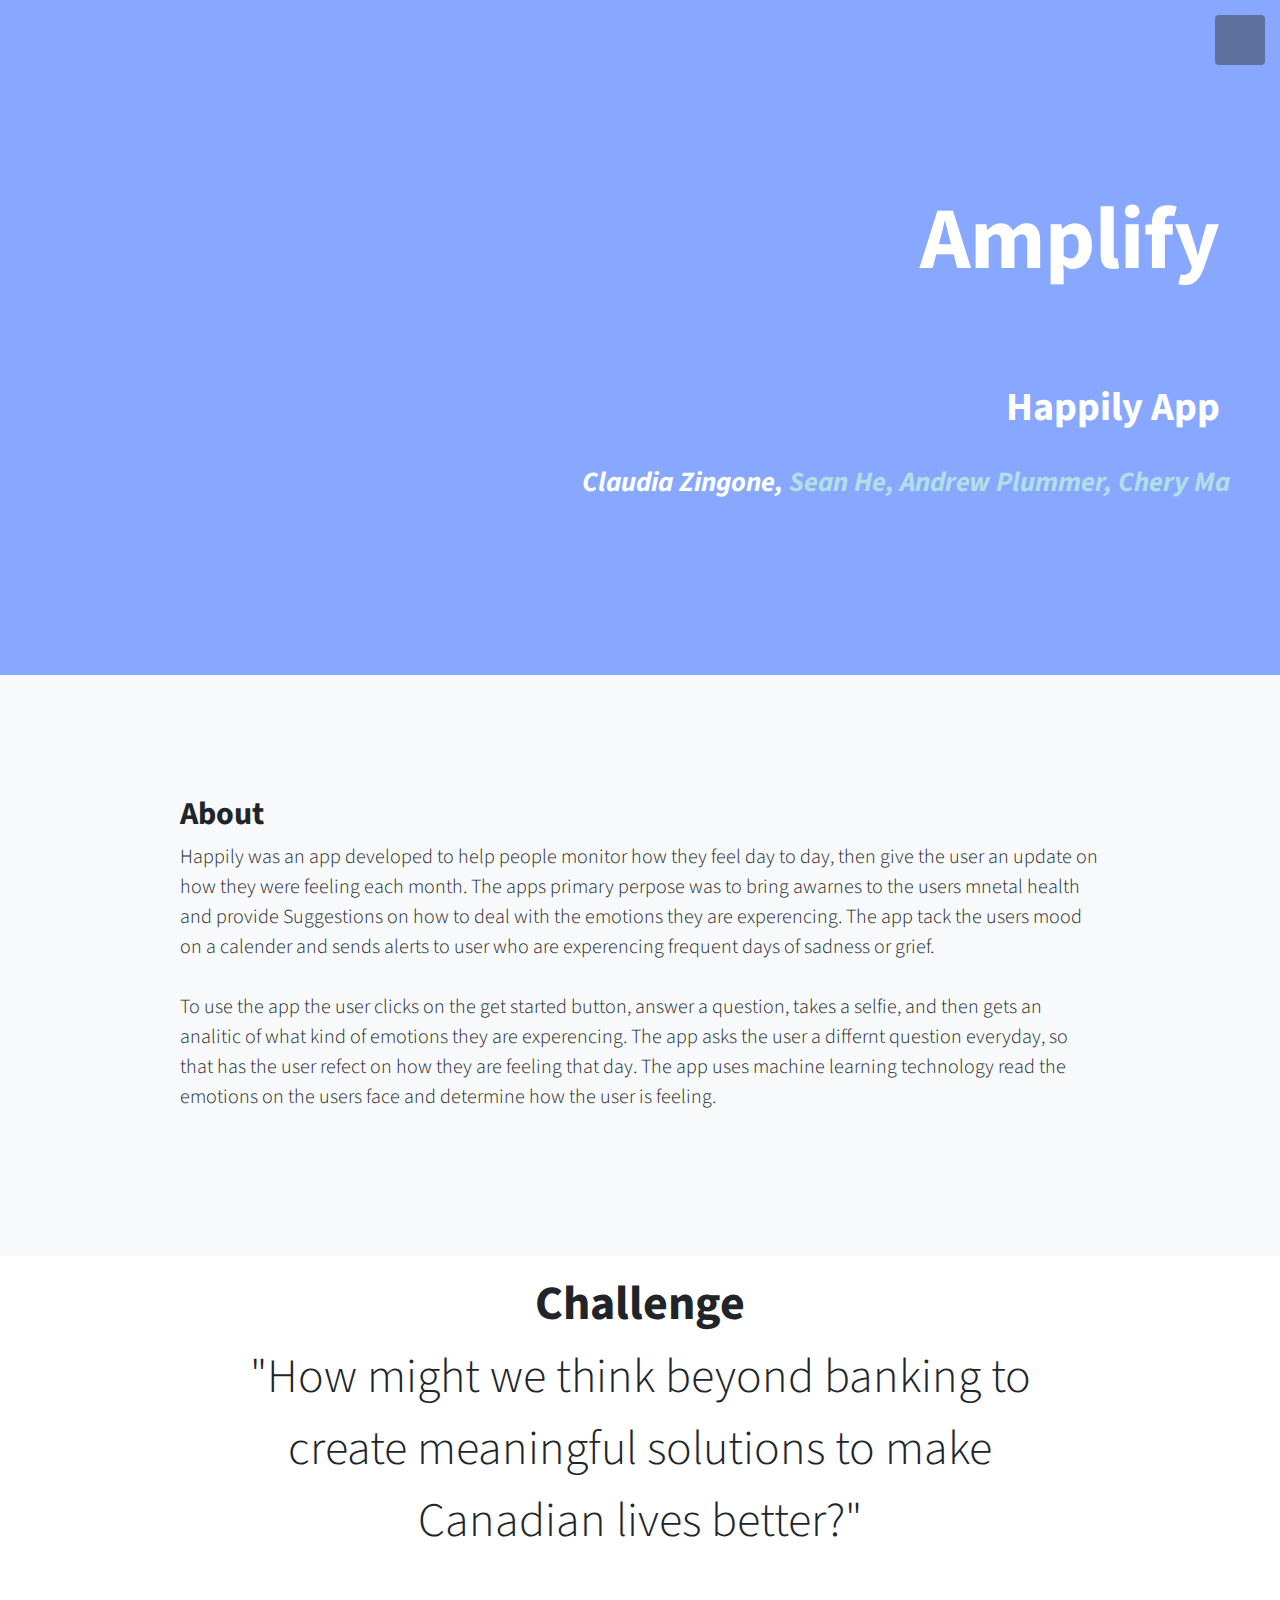
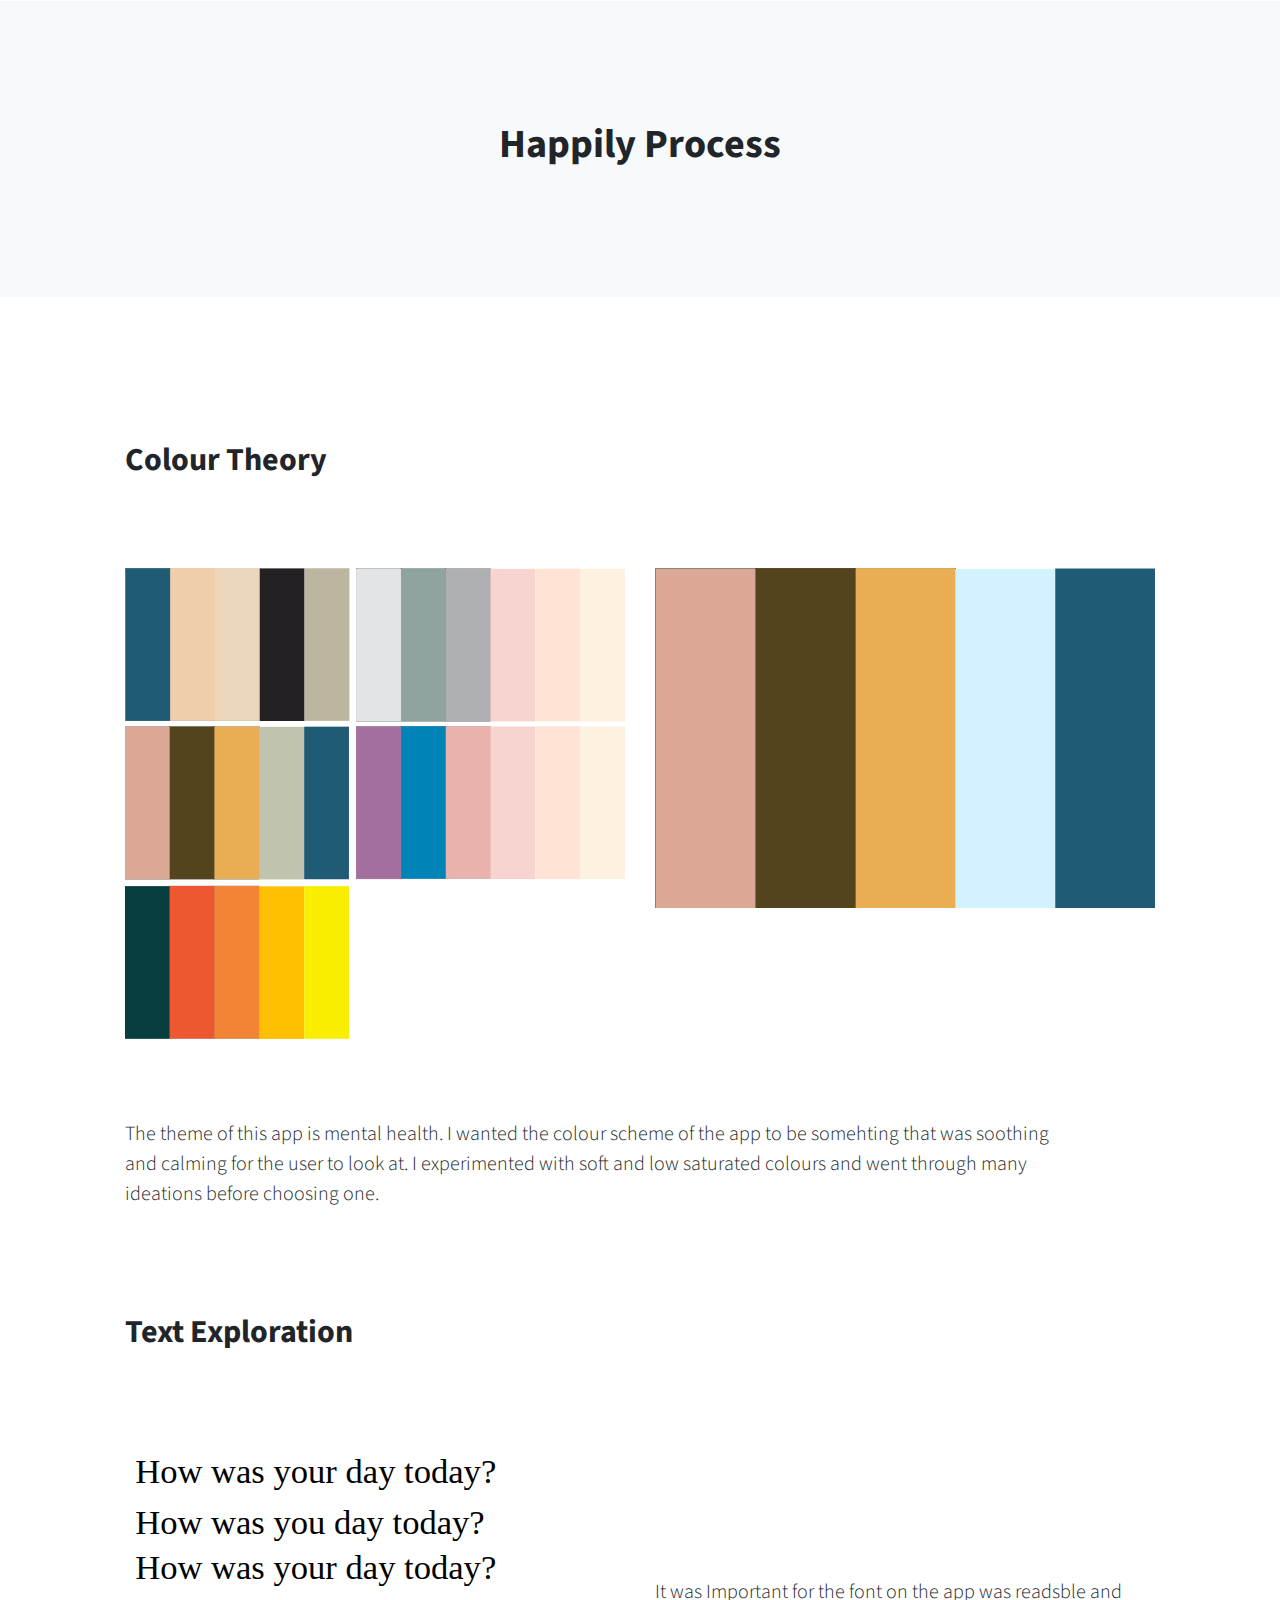
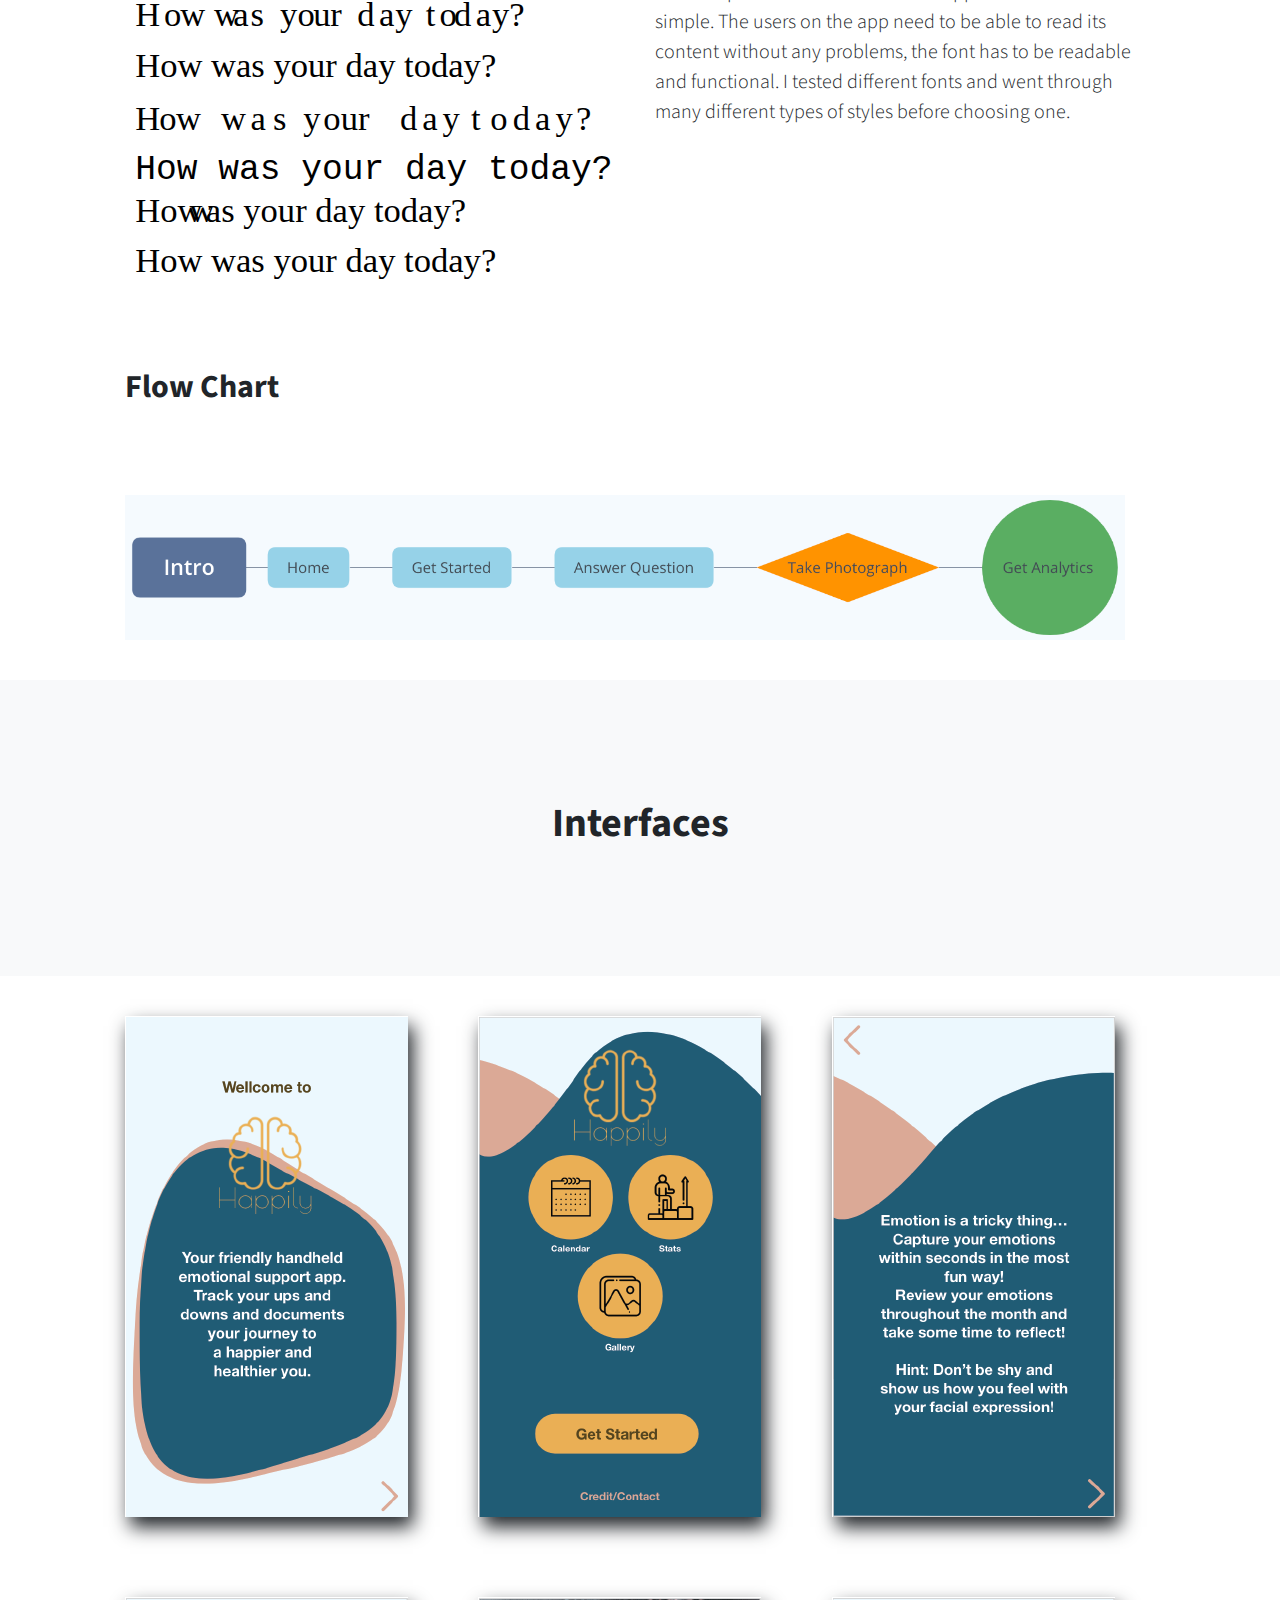
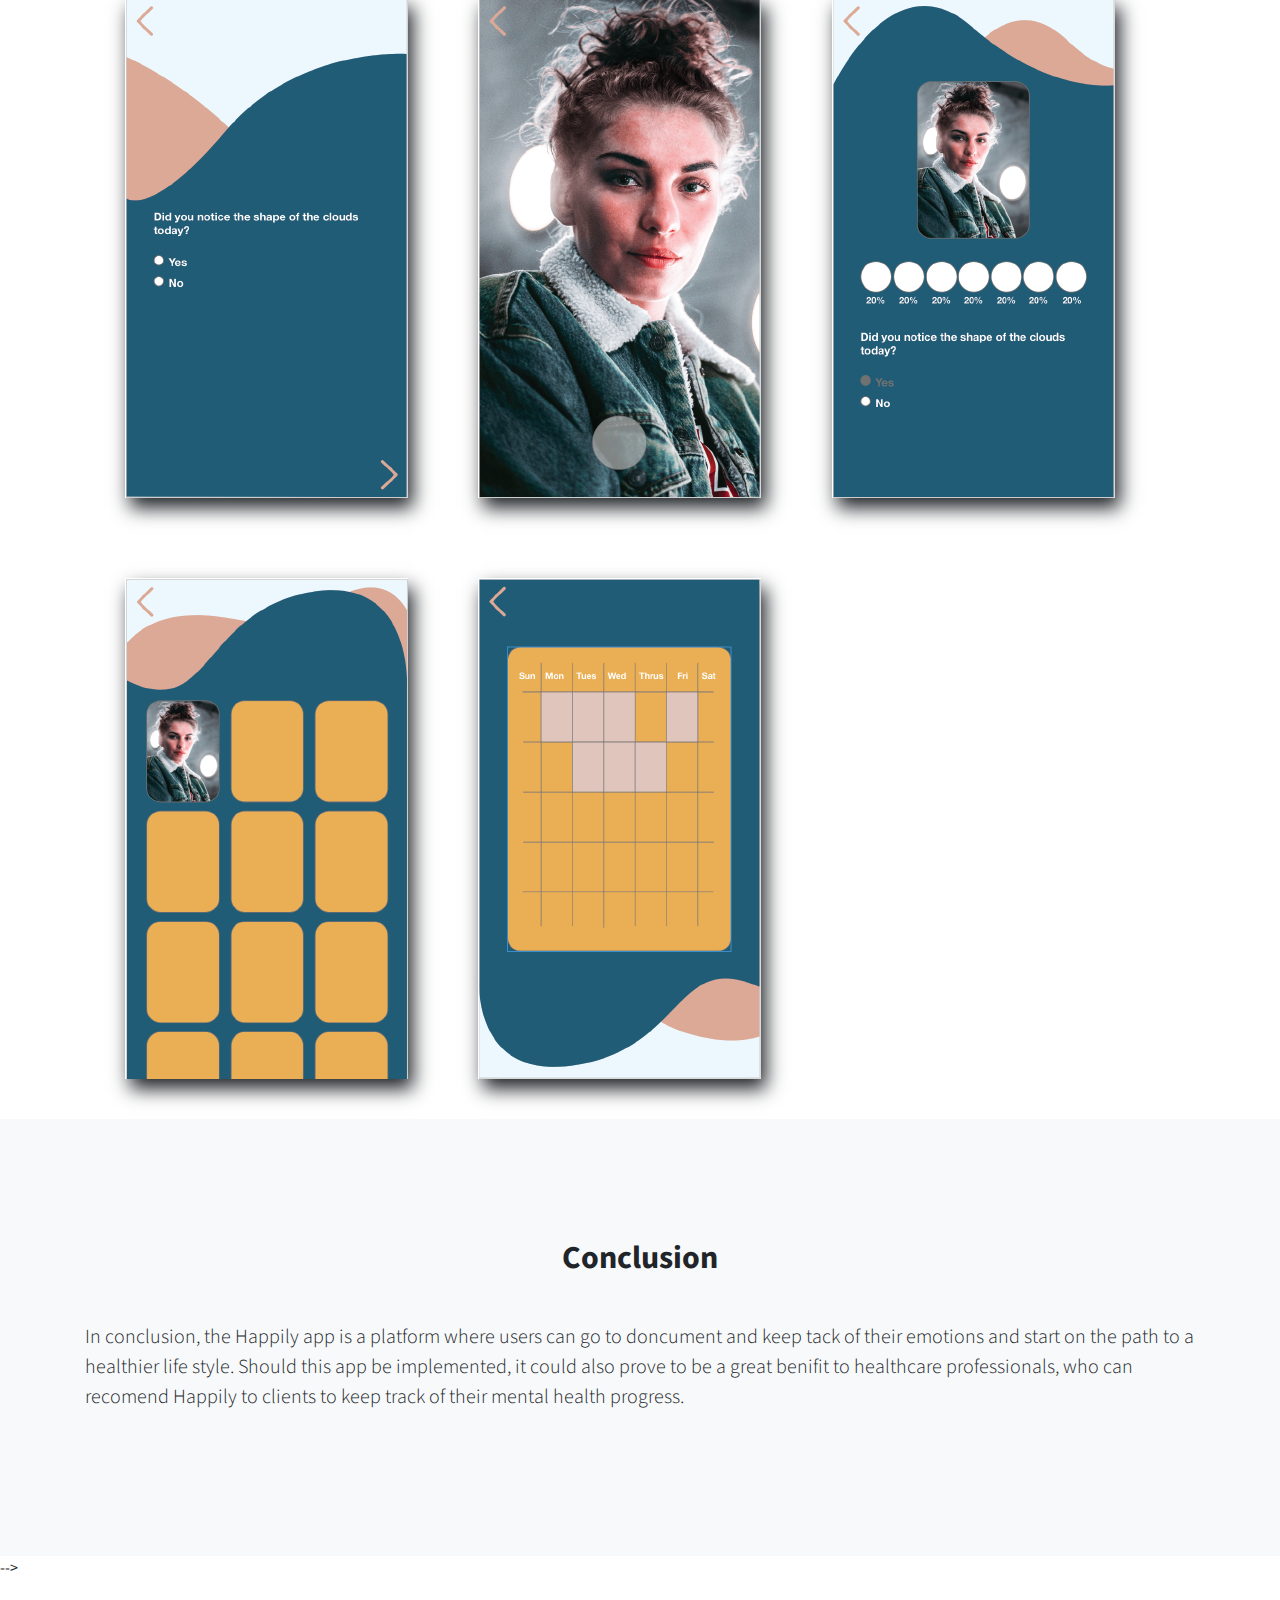
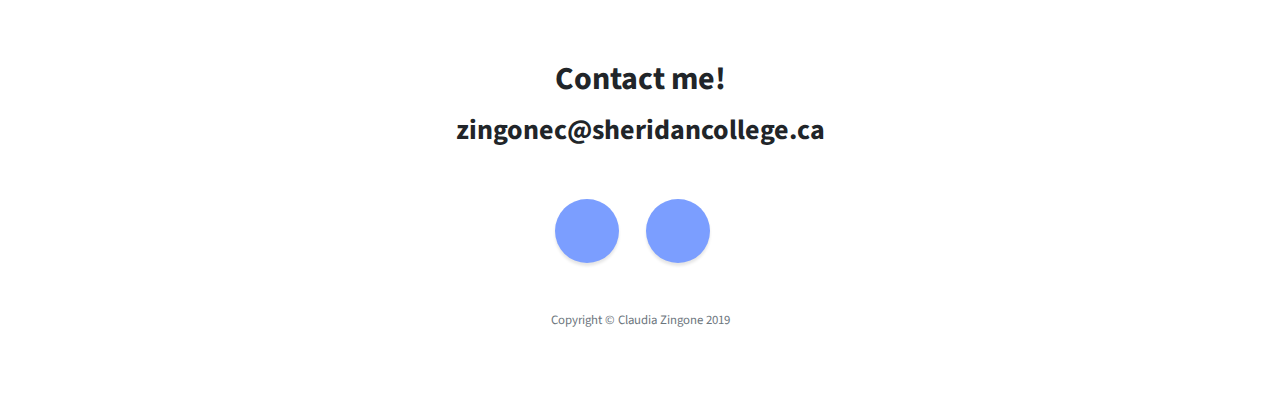
==== commit 8a6c2413: "Update amplify.html" ====
--- a/amplify.html
+++ b/amplify.html
@@ -14,9 +14,9 @@
   <link href="bootstrap.min.css" rel="stylesheet">
 
   <!-- Custom Fonts -->
-  <link href="vendor/fontawesome-free/css/all.min.css" rel="stylesheet" type="text/css">
+  <link href="all.min.css" rel="stylesheet" type="text/css">
   <link href="https://fonts.googleapis.com/css?family=Source+Sans+Pro:300,400,700,300italic,400italic,700italic" rel="stylesheet" type="text/css">
-  <link href="simple-line-icons/css/simple-line-icons.css" rel="stylesheet">
+  <link href="simple-line-icons.css" rel="stylesheet">
   <!-- <link href="//netdna.bootstrapcdn.com/twitter-bootstrap/2.3.2/css/bootstrap-combined.no-icons.min.css" rel="stylesheet">
 <link href="//netdna.bootstrapcdn.com/font-awesome/3.2.1/css/font-awesome.css" rel="stylesheet"> -->
   <!-- Custom CSS -->
--- a/all.min.css
+++ b/all.min.css
@@ -0,0 +1,5 @@
+/*!
+ * Font Awesome Free 5.10.2 by @fontawesome - https://fontawesome.com
+ * License - https://fontawesome.com/license/free (Icons: CC BY 4.0, Fonts: SIL OFL 1.1, Code: MIT License)
+ */
+.fa,.fab,.fad,.fal,.far,.fas{-moz-osx-font-smoothing:grayscale;-webkit-font-smoothing:antialiased;display:inline-block;font-style:normal;font-variant:normal;text-rendering:auto;line-height:1}.fa-lg{font-size:1.33333em;line-height:.75em;vertical-align:-.0667em}.fa-xs{font-size:.75em}.fa-sm{font-size:.875em}.fa-1x{font-size:1em}.fa-2x{font-size:2em}.fa-3x{font-size:3em}.fa-4x{font-size:4em}.fa-5x{font-size:5em}.fa-6x{font-size:6em}.fa-7x{font-size:7em}.fa-8x{font-size:8em}.fa-9x{font-size:9em}.fa-10x{font-size:10em}.fa-fw{text-align:center;width:1.25em}.fa-ul{list-style-type:none;margin-left:2.5em;padding-left:0}.fa-ul>li{position:relative}.fa-li{left:-2em;position:absolute;text-align:center;width:2em;line-height:inherit}.fa-border{border:.08em solid #eee;border-radius:.1em;padding:.2em .25em .15em}.fa-pull-left{float:left}.fa-pull-right{float:right}.fa.fa-pull-left,.fab.fa-pull-left,.fal.fa-pull-left,.far.fa-pull-left,.fas.fa-pull-left{margin-right:.3em}.fa.fa-pull-right,.fab.fa-pull-right,.fal.fa-pull-right,.far.fa-pull-right,.fas.fa-pull-right{margin-left:.3em}.fa-spin{-webkit-animation:fa-spin 2s linear infinite;animation:fa-spin 2s linear infinite}.fa-pulse{-webkit-animation:fa-spin 1s steps(8) infinite;animation:fa-spin 1s steps(8) infinite}@-webkit-keyframes fa-spin{0%{-webkit-transform:rotate(0deg);transform:rotate(0deg)}to{-webkit-transform:rotate(1turn);transform:rotate(1turn)}}@keyframes fa-spin{0%{-webkit-transform:rotate(0deg);transform:rotate(0deg)}to{-webkit-transform:rotate(1turn);transform:rotate(1turn)}}.fa-rotate-90{-ms-filter:"progid:DXImageTransform.Microsoft.BasicImage(rotation=1)";-webkit-transform:rotate(90deg);transform:rotate(90deg)}.fa-rotate-180{-ms-filter:"progid:DXImageTransform.Microsoft.BasicImage(rotation=2)";-webkit-transform:rotate(180deg);transform:rotate(180deg)}.fa-rotate-270{-ms-filter:"progid:DXImageTransform.Microsoft.BasicImage(rotation=3)";-webkit-transform:rotate(270deg);transform:rotate(270deg)}.fa-flip-horizontal{-ms-filter:"progid:DXImageTransform.Microsoft.BasicImage(rotation=0, mirror=1)";-webkit-transform:scaleX(-1);transform:scaleX(-1)}.fa-flip-vertical{-webkit-transform:scaleY(-1);transform:scaleY(-1)}.fa-flip-both,.fa-flip-horizontal.fa-flip-vertical,.fa-flip-vertical{-ms-filter:"progid:DXImageTransform.Microsoft.BasicImage(rotation=2, mirror=1)"}.fa-flip-both,.fa-flip-horizontal.fa-flip-vertical{-webkit-transform:scale(-1);transform:scale(-1)}:root .fa-flip-both,:root .fa-flip-horizontal,:root .fa-flip-vertical,:root .fa-rotate-90,:root .fa-rotate-180,:root .fa-rotate-270{-webkit-filter:none;filter:none}.fa-stack{display:inline-block;height:2em;line-height:2em;position:relative;vertical-align:middle;width:2.5em}.fa-stack-1x,.fa-stack-2x{left:0;position:absolute;text-align:center;width:100%}.fa-stack-1x{line-height:inherit}.fa-stack-2x{font-size:2em}.fa-inverse{color:#fff}.fa-500px:before{content:"\f26e"}.fa-accessible-icon:before{content:"\f368"}.fa-accusoft:before{content:"\f369"}.fa-acquisitions-incorporated:before{content:"\f6af"}.fa-ad:before{content:"\f641"}.fa-address-book:before{content:"\f2b9"}.fa-address-card:before{content:"\f2bb"}.fa-adjust:before{content:"\f042"}.fa-adn:before{content:"\f170"}.fa-adobe:before{content:"\f778"}.fa-adversal:before{content:"\f36a"}.fa-affiliatetheme:before{content:"\f36b"}.fa-air-freshener:before{content:"\f5d0"}.fa-airbnb:before{content:"\f834"}.fa-algolia:before{content:"\f36c"}.fa-align-center:before{content:"\f037"}.fa-align-justify:before{content:"\f039"}.fa-align-left:before{content:"\f036"}.fa-align-right:before{content:"\f038"}.fa-alipay:before{content:"\f642"}.fa-allergies:before{content:"\f461"}.fa-amazon:before{content:"\f270"}.fa-amazon-pay:before{content:"\f42c"}.fa-ambulance:before{content:"\f0f9"}.fa-american-sign-language-interpreting:before{content:"\f2a3"}.fa-amilia:before{content:"\f36d"}.fa-anchor:before{content:"\f13d"}.fa-android:before{content:"\f17b"}.fa-angellist:before{content:"\f209"}.fa-angle-double-down:before{content:"\f103"}.fa-angle-double-left:before{content:"\f100"}.fa-angle-double-right:before{content:"\f101"}.fa-angle-double-up:before{content:"\f102"}.fa-angle-down:before{content:"\f107"}.fa-angle-left:before{content:"\f104"}.fa-angle-right:before{content:"\f105"}.fa-angle-up:before{content:"\f106"}.fa-angry:before{content:"\f556"}.fa-angrycreative:before{content:"\f36e"}.fa-angular:before{content:"\f420"}.fa-ankh:before{content:"\f644"}.fa-app-store:before{content:"\f36f"}.fa-app-store-ios:before{content:"\f370"}.fa-apper:before{content:"\f371"}.fa-apple:before{content:"\f179"}.fa-apple-alt:before{content:"\f5d1"}.fa-apple-pay:before{content:"\f415"}.fa-archive:before{content:"\f187"}.fa-archway:before{content:"\f557"}.fa-arrow-alt-circle-down:before{content:"\f358"}.fa-arrow-alt-circle-left:before{content:"\f359"}.fa-arrow-alt-circle-right:before{content:"\f35a"}.fa-arrow-alt-circle-up:before{content:"\f35b"}.fa-arrow-circle-down:before{content:"\f0ab"}.fa-arrow-circle-left:before{content:"\f0a8"}.fa-arrow-circle-right:before{content:"\f0a9"}.fa-arrow-circle-up:before{content:"\f0aa"}.fa-arrow-down:before{content:"\f063"}.fa-arrow-left:before{content:"\f060"}.fa-arrow-right:before{content:"\f061"}.fa-arrow-up:before{content:"\f062"}.fa-arrows-alt:before{content:"\f0b2"}.fa-arrows-alt-h:before{content:"\f337"}.fa-arrows-alt-v:before{content:"\f338"}.fa-artstation:before{content:"\f77a"}.fa-assistive-listening-systems:before{content:"\f2a2"}.fa-asterisk:before{content:"\f069"}.fa-asymmetrik:before{content:"\f372"}.fa-at:before{content:"\f1fa"}.fa-atlas:before{content:"\f558"}.fa-atlassian:before{content:"\f77b"}.fa-atom:before{content:"\f5d2"}.fa-audible:before{content:"\f373"}.fa-audio-description:before{content:"\f29e"}.fa-autoprefixer:before{content:"\f41c"}.fa-avianex:before{content:"\f374"}.fa-aviato:before{content:"\f421"}.fa-award:before{content:"\f559"}.fa-aws:before{content:"\f375"}.fa-baby:before{content:"\f77c"}.fa-baby-carriage:before{content:"\f77d"}.fa-backspace:before{content:"\f55a"}.fa-backward:before{content:"\f04a"}.fa-bacon:before{content:"\f7e5"}.fa-balance-scale:before{content:"\f24e"}.fa-balance-scale-left:before{content:"\f515"}.fa-balance-scale-right:before{content:"\f516"}.fa-ban:before{content:"\f05e"}.fa-band-aid:before{content:"\f462"}.fa-bandcamp:before{content:"\f2d5"}.fa-barcode:before{content:"\f02a"}.fa-bars:before{content:"\f0c9"}.fa-baseball-ball:before{content:"\f433"}.fa-basketball-ball:before{content:"\f434"}.fa-bath:before{content:"\f2cd"}.fa-battery-empty:before{content:"\f244"}.fa-battery-full:before{content:"\f240"}.fa-battery-half:before{content:"\f242"}.fa-battery-quarter:before{content:"\f243"}.fa-battery-three-quarters:before{content:"\f241"}.fa-battle-net:before{content:"\f835"}.fa-bed:before{content:"\f236"}.fa-beer:before{content:"\f0fc"}.fa-behance:before{content:"\f1b4"}.fa-behance-square:before{content:"\f1b5"}.fa-bell:before{content:"\f0f3"}.fa-bell-slash:before{content:"\f1f6"}.fa-bezier-curve:before{content:"\f55b"}.fa-bible:before{content:"\f647"}.fa-bicycle:before{content:"\f206"}.fa-biking:before{content:"\f84a"}.fa-bimobject:before{content:"\f378"}.fa-binoculars:before{content:"\f1e5"}.fa-biohazard:before{content:"\f780"}.fa-birthday-cake:before{content:"\f1fd"}.fa-bitbucket:before{content:"\f171"}.fa-bitcoin:before{content:"\f379"}.fa-bity:before{content:"\f37a"}.fa-black-tie:before{content:"\f27e"}.fa-blackberry:before{content:"\f37b"}.fa-blender:before{content:"\f517"}.fa-blender-phone:before{content:"\f6b6"}.fa-blind:before{content:"\f29d"}.fa-blog:before{content:"\f781"}.fa-blogger:before{content:"\f37c"}.fa-blogger-b:before{content:"\f37d"}.fa-bluetooth:before{content:"\f293"}.fa-bluetooth-b:before{content:"\f294"}.fa-bold:before{content:"\f032"}.fa-bolt:before{content:"\f0e7"}.fa-bomb:before{content:"\f1e2"}.fa-bone:before{content:"\f5d7"}.fa-bong:before{content:"\f55c"}.fa-book:before{content:"\f02d"}.fa-book-dead:before{content:"\f6b7"}.fa-book-medical:before{content:"\f7e6"}.fa-book-open:before{content:"\f518"}.fa-book-reader:before{content:"\f5da"}.fa-bookmark:before{content:"\f02e"}.fa-bootstrap:before{content:"\f836"}.fa-border-all:before{content:"\f84c"}.fa-border-none:before{content:"\f850"}.fa-border-style:before{content:"\f853"}.fa-bowling-ball:before{content:"\f436"}.fa-box:before{content:"\f466"}.fa-box-open:before{content:"\f49e"}.fa-boxes:before{content:"\f468"}.fa-braille:before{content:"\f2a1"}.fa-brain:before{content:"\f5dc"}.fa-bread-slice:before{content:"\f7ec"}.fa-briefcase:before{content:"\f0b1"}.fa-briefcase-medical:before{content:"\f469"}.fa-broadcast-tower:before{content:"\f519"}.fa-broom:before{content:"\f51a"}.fa-brush:before{content:"\f55d"}.fa-btc:before{content:"\f15a"}.fa-buffer:before{content:"\f837"}.fa-bug:before{content:"\f188"}.fa-building:before{content:"\f1ad"}.fa-bullhorn:before{content:"\f0a1"}.fa-bullseye:before{content:"\f140"}.fa-burn:before{content:"\f46a"}.fa-buromobelexperte:before{content:"\f37f"}.fa-bus:before{content:"\f207"}.fa-bus-alt:before{content:"\f55e"}.fa-business-time:before{content:"\f64a"}.fa-buysellads:before{content:"\f20d"}.fa-calculator:before{content:"\f1ec"}.fa-calendar:before{content:"\f133"}.fa-calendar-alt:before{content:"\f073"}.fa-calendar-check:before{content:"\f274"}.fa-calendar-day:before{content:"\f783"}.fa-calendar-minus:before{content:"\f272"}.fa-calendar-plus:before{content:"\f271"}.fa-calendar-times:before{content:"\f273"}.fa-calendar-week:before{content:"\f784"}.fa-camera:before{content:"\f030"}.fa-camera-retro:before{content:"\f083"}.fa-campground:before{content:"\f6bb"}.fa-canadian-maple-leaf:before{content:"\f785"}.fa-candy-cane:before{content:"\f786"}.fa-cannabis:before{content:"\f55f"}.fa-capsules:before{content:"\f46b"}.fa-car:before{content:"\f1b9"}.fa-car-alt:before{content:"\f5de"}.fa-car-battery:before{content:"\f5df"}.fa-car-crash:before{content:"\f5e1"}.fa-car-side:before{content:"\f5e4"}.fa-caret-down:before{content:"\f0d7"}.fa-caret-left:before{content:"\f0d9"}.fa-caret-right:before{content:"\f0da"}.fa-caret-square-down:before{content:"\f150"}.fa-caret-square-left:before{content:"\f191"}.fa-caret-square-right:before{content:"\f152"}.fa-caret-square-up:before{content:"\f151"}.fa-caret-up:before{content:"\f0d8"}.fa-carrot:before{content:"\f787"}.fa-cart-arrow-down:before{content:"\f218"}.fa-cart-plus:before{content:"\f217"}.fa-cash-register:before{content:"\f788"}.fa-cat:before{content:"\f6be"}.fa-cc-amazon-pay:before{content:"\f42d"}.fa-cc-amex:before{content:"\f1f3"}.fa-cc-apple-pay:before{content:"\f416"}.fa-cc-diners-club:before{content:"\f24c"}.fa-cc-discover:before{content:"\f1f2"}.fa-cc-jcb:before{content:"\f24b"}.fa-cc-mastercard:before{content:"\f1f1"}.fa-cc-paypal:before{content:"\f1f4"}.fa-cc-stripe:before{content:"\f1f5"}.fa-cc-visa:before{content:"\f1f0"}.fa-centercode:before{content:"\f380"}.fa-centos:before{content:"\f789"}.fa-certificate:before{content:"\f0a3"}.fa-chair:before{content:"\f6c0"}.fa-chalkboard:before{content:"\f51b"}.fa-chalkboard-teacher:before{content:"\f51c"}.fa-charging-station:before{content:"\f5e7"}.fa-chart-area:before{content:"\f1fe"}.fa-chart-bar:before{content:"\f080"}.fa-chart-line:before{content:"\f201"}.fa-chart-pie:before{content:"\f200"}.fa-check:before{content:"\f00c"}.fa-check-circle:before{content:"\f058"}.fa-check-double:before{content:"\f560"}.fa-check-square:before{content:"\f14a"}.fa-cheese:before{content:"\f7ef"}.fa-chess:before{content:"\f439"}.fa-chess-bishop:before{content:"\f43a"}.fa-chess-board:before{content:"\f43c"}.fa-chess-king:before{content:"\f43f"}.fa-chess-knight:before{content:"\f441"}.fa-chess-pawn:before{content:"\f443"}.fa-chess-queen:before{content:"\f445"}.fa-chess-rook:before{content:"\f447"}.fa-chevron-circle-down:before{content:"\f13a"}.fa-chevron-circle-left:before{content:"\f137"}.fa-chevron-circle-right:before{content:"\f138"}.fa-chevron-circle-up:before{content:"\f139"}.fa-chevron-down:before{content:"\f078"}.fa-chevron-left:before{content:"\f053"}.fa-chevron-right:before{content:"\f054"}.fa-chevron-up:before{content:"\f077"}.fa-child:before{content:"\f1ae"}.fa-chrome:before{content:"\f268"}.fa-chromecast:before{content:"\f838"}.fa-church:before{content:"\f51d"}.fa-circle:before{content:"\f111"}.fa-circle-notch:before{content:"\f1ce"}.fa-city:before{content:"\f64f"}.fa-clinic-medical:before{content:"\f7f2"}.fa-clipboard:before{content:"\f328"}.fa-clipboard-check:before{content:"\f46c"}.fa-clipboard-list:before{content:"\f46d"}.fa-clock:before{content:"\f017"}.fa-clone:before{content:"\f24d"}.fa-closed-captioning:before{content:"\f20a"}.fa-cloud:before{content:"\f0c2"}.fa-cloud-download-alt:before{content:"\f381"}.fa-cloud-meatball:before{content:"\f73b"}.fa-cloud-moon:before{content:"\f6c3"}.fa-cloud-moon-rain:before{content:"\f73c"}.fa-cloud-rain:before{content:"\f73d"}.fa-cloud-showers-heavy:before{content:"\f740"}.fa-cloud-sun:before{content:"\f6c4"}.fa-cloud-sun-rain:before{content:"\f743"}.fa-cloud-upload-alt:before{content:"\f382"}.fa-cloudscale:before{content:"\f383"}.fa-cloudsmith:before{content:"\f384"}.fa-cloudversify:before{content:"\f385"}.fa-cocktail:before{content:"\f561"}.fa-code:before{content:"\f121"}.fa-code-branch:before{content:"\f126"}.fa-codepen:before{content:"\f1cb"}.fa-codiepie:before{content:"\f284"}.fa-coffee:before{content:"\f0f4"}.fa-cog:before{content:"\f013"}.fa-cogs:before{content:"\f085"}.fa-coins:before{content:"\f51e"}.fa-columns:before{content:"\f0db"}.fa-comment:before{content:"\f075"}.fa-comment-alt:before{content:"\f27a"}.fa-comment-dollar:before{content:"\f651"}.fa-comment-dots:before{content:"\f4ad"}.fa-comment-medical:before{content:"\f7f5"}.fa-comment-slash:before{content:"\f4b3"}.fa-comments:before{content:"\f086"}.fa-comments-dollar:before{content:"\f653"}.fa-compact-disc:before{content:"\f51f"}.fa-compass:before{content:"\f14e"}.fa-compress:before{content:"\f066"}.fa-compress-arrows-alt:before{content:"\f78c"}.fa-concierge-bell:before{content:"\f562"}.fa-confluence:before{content:"\f78d"}.fa-connectdevelop:before{content:"\f20e"}.fa-contao:before{content:"\f26d"}.fa-cookie:before{content:"\f563"}.fa-cookie-bite:before{content:"\f564"}.fa-copy:before{content:"\f0c5"}.fa-copyright:before{content:"\f1f9"}.fa-cotton-bureau:before{content:"\f89e"}.fa-couch:before{content:"\f4b8"}.fa-cpanel:before{content:"\f388"}.fa-creative-commons:before{content:"\f25e"}.fa-creative-commons-by:before{content:"\f4e7"}.fa-creative-commons-nc:before{content:"\f4e8"}.fa-creative-commons-nc-eu:before{content:"\f4e9"}.fa-creative-commons-nc-jp:before{content:"\f4ea"}.fa-creative-commons-nd:before{content:"\f4eb"}.fa-creative-commons-pd:before{content:"\f4ec"}.fa-creative-commons-pd-alt:before{content:"\f4ed"}.fa-creative-commons-remix:before{content:"\f4ee"}.fa-creative-commons-sa:before{content:"\f4ef"}.fa-creative-commons-sampling:before{content:"\f4f0"}.fa-creative-commons-sampling-plus:before{content:"\f4f1"}.fa-creative-commons-share:before{content:"\f4f2"}.fa-creative-commons-zero:before{content:"\f4f3"}.fa-credit-card:before{content:"\f09d"}.fa-critical-role:before{content:"\f6c9"}.fa-crop:before{content:"\f125"}.fa-crop-alt:before{content:"\f565"}.fa-cross:before{content:"\f654"}.fa-crosshairs:before{content:"\f05b"}.fa-crow:before{content:"\f520"}.fa-crown:before{content:"\f521"}.fa-crutch:before{content:"\f7f7"}.fa-css3:before{content:"\f13c"}.fa-css3-alt:before{content:"\f38b"}.fa-cube:before{content:"\f1b2"}.fa-cubes:before{content:"\f1b3"}.fa-cut:before{content:"\f0c4"}.fa-cuttlefish:before{content:"\f38c"}.fa-d-and-d:before{content:"\f38d"}.fa-d-and-d-beyond:before{content:"\f6ca"}.fa-dashcube:before{content:"\f210"}.fa-database:before{content:"\f1c0"}.fa-deaf:before{content:"\f2a4"}.fa-delicious:before{content:"\f1a5"}.fa-democrat:before{content:"\f747"}.fa-deploydog:before{content:"\f38e"}.fa-deskpro:before{content:"\f38f"}.fa-desktop:before{content:"\f108"}.fa-dev:before{content:"\f6cc"}.fa-deviantart:before{content:"\f1bd"}.fa-dharmachakra:before{content:"\f655"}.fa-dhl:before{content:"\f790"}.fa-diagnoses:before{content:"\f470"}.fa-diaspora:before{content:"\f791"}.fa-dice:before{content:"\f522"}.fa-dice-d20:before{content:"\f6cf"}.fa-dice-d6:before{content:"\f6d1"}.fa-dice-five:before{content:"\f523"}.fa-dice-four:before{content:"\f524"}.fa-dice-one:before{content:"\f525"}.fa-dice-six:before{content:"\f526"}.fa-dice-three:before{content:"\f527"}.fa-dice-two:before{content:"\f528"}.fa-digg:before{content:"\f1a6"}.fa-digital-ocean:before{content:"\f391"}.fa-digital-tachograph:before{content:"\f566"}.fa-directions:before{content:"\f5eb"}.fa-discord:before{content:"\f392"}.fa-discourse:before{content:"\f393"}.fa-divide:before{content:"\f529"}.fa-dizzy:before{content:"\f567"}.fa-dna:before{content:"\f471"}.fa-dochub:before{content:"\f394"}.fa-docker:before{content:"\f395"}.fa-dog:before{content:"\f6d3"}.fa-dollar-sign:before{content:"\f155"}.fa-dolly:before{content:"\f472"}.fa-dolly-flatbed:before{content:"\f474"}.fa-donate:before{content:"\f4b9"}.fa-door-closed:before{content:"\f52a"}.fa-door-open:before{content:"\f52b"}.fa-dot-circle:before{content:"\f192"}.fa-dove:before{content:"\f4ba"}.fa-download:before{content:"\f019"}.fa-draft2digital:before{content:"\f396"}.fa-drafting-compass:before{content:"\f568"}.fa-dragon:before{content:"\f6d5"}.fa-draw-polygon:before{content:"\f5ee"}.fa-dribbble:before{content:"\f17d"}.fa-dribbble-square:before{content:"\f397"}.fa-dropbox:before{content:"\f16b"}.fa-drum:before{content:"\f569"}.fa-drum-steelpan:before{content:"\f56a"}.fa-drumstick-bite:before{content:"\f6d7"}.fa-drupal:before{content:"\f1a9"}.fa-dumbbell:before{content:"\f44b"}.fa-dumpster:before{content:"\f793"}.fa-dumpster-fire:before{content:"\f794"}.fa-dungeon:before{content:"\f6d9"}.fa-dyalog:before{content:"\f399"}.fa-earlybirds:before{content:"\f39a"}.fa-ebay:before{content:"\f4f4"}.fa-edge:before{content:"\f282"}.fa-edit:before{content:"\f044"}.fa-egg:before{content:"\f7fb"}.fa-eject:before{content:"\f052"}.fa-elementor:before{content:"\f430"}.fa-ellipsis-h:before{content:"\f141"}.fa-ellipsis-v:before{content:"\f142"}.fa-ello:before{content:"\f5f1"}.fa-ember:before{content:"\f423"}.fa-empire:before{content:"\f1d1"}.fa-envelope:before{content:"\f0e0"}.fa-envelope-open:before{content:"\f2b6"}.fa-envelope-open-text:before{content:"\f658"}.fa-envelope-square:before{content:"\f199"}.fa-envira:before{content:"\f299"}.fa-equals:before{content:"\f52c"}.fa-eraser:before{content:"\f12d"}.fa-erlang:before{content:"\f39d"}.fa-ethereum:before{content:"\f42e"}.fa-ethernet:before{content:"\f796"}.fa-etsy:before{content:"\f2d7"}.fa-euro-sign:before{content:"\f153"}.fa-evernote:before{content:"\f839"}.fa-exchange-alt:before{content:"\f362"}.fa-exclamation:before{content:"\f12a"}.fa-exclamation-circle:before{content:"\f06a"}.fa-exclamation-triangle:before{content:"\f071"}.fa-expand:before{content:"\f065"}.fa-expand-arrows-alt:before{content:"\f31e"}.fa-expeditedssl:before{content:"\f23e"}.fa-external-link-alt:before{content:"\f35d"}.fa-external-link-square-alt:before{content:"\f360"}.fa-eye:before{content:"\f06e"}.fa-eye-dropper:before{content:"\f1fb"}.fa-eye-slash:before{content:"\f070"}.fa-facebook:before{content:"\f09a"}.fa-facebook-f:before{content:"\f39e"}.fa-facebook-messenger:before{content:"\f39f"}.fa-facebook-square:before{content:"\f082"}.fa-fan:before{content:"\f863"}.fa-fantasy-flight-games:before{content:"\f6dc"}.fa-fast-backward:before{content:"\f049"}.fa-fast-forward:before{content:"\f050"}.fa-fax:before{content:"\f1ac"}.fa-feather:before{content:"\f52d"}.fa-feather-alt:before{content:"\f56b"}.fa-fedex:before{content:"\f797"}.fa-fedora:before{content:"\f798"}.fa-female:before{content:"\f182"}.fa-fighter-jet:before{content:"\f0fb"}.fa-figma:before{content:"\f799"}.fa-file:before{content:"\f15b"}.fa-file-alt:before{content:"\f15c"}.fa-file-archive:before{content:"\f1c6"}.fa-file-audio:before{content:"\f1c7"}.fa-file-code:before{content:"\f1c9"}.fa-file-contract:before{content:"\f56c"}.fa-file-csv:before{content:"\f6dd"}.fa-file-download:before{content:"\f56d"}.fa-file-excel:before{content:"\f1c3"}.fa-file-export:before{content:"\f56e"}.fa-file-image:before{content:"\f1c5"}.fa-file-import:before{content:"\f56f"}.fa-file-invoice:before{content:"\f570"}.fa-file-invoice-dollar:before{content:"\f571"}.fa-file-medical:before{content:"\f477"}.fa-file-medical-alt:before{content:"\f478"}.fa-file-pdf:before{content:"\f1c1"}.fa-file-powerpoint:before{content:"\f1c4"}.fa-file-prescription:before{content:"\f572"}.fa-file-signature:before{content:"\f573"}.fa-file-upload:before{content:"\f574"}.fa-file-video:before{content:"\f1c8"}.fa-file-word:before{content:"\f1c2"}.fa-fill:before{content:"\f575"}.fa-fill-drip:before{content:"\f576"}.fa-film:before{content:"\f008"}.fa-filter:before{content:"\f0b0"}.fa-fingerprint:before{content:"\f577"}.fa-fire:before{content:"\f06d"}.fa-fire-alt:before{content:"\f7e4"}.fa-fire-extinguisher:before{content:"\f134"}.fa-firefox:before{content:"\f269"}.fa-first-aid:before{content:"\f479"}.fa-first-order:before{content:"\f2b0"}.fa-first-order-alt:before{content:"\f50a"}.fa-firstdraft:before{content:"\f3a1"}.fa-fish:before{content:"\f578"}.fa-fist-raised:before{content:"\f6de"}.fa-flag:before{content:"\f024"}.fa-flag-checkered:before{content:"\f11e"}.fa-flag-usa:before{content:"\f74d"}.fa-flask:before{content:"\f0c3"}.fa-flickr:before{content:"\f16e"}.fa-flipboard:before{content:"\f44d"}.fa-flushed:before{content:"\f579"}.fa-fly:before{content:"\f417"}.fa-folder:before{content:"\f07b"}.fa-folder-minus:before{content:"\f65d"}.fa-folder-open:before{content:"\f07c"}.fa-folder-plus:before{content:"\f65e"}.fa-font:before{content:"\f031"}.fa-font-awesome:before{content:"\f2b4"}.fa-font-awesome-alt:before{content:"\f35c"}.fa-font-awesome-flag:before{content:"\f425"}.fa-font-awesome-logo-full:before{content:"\f4e6"}.fa-fonticons:before{content:"\f280"}.fa-fonticons-fi:before{content:"\f3a2"}.fa-football-ball:before{content:"\f44e"}.fa-fort-awesome:before{content:"\f286"}.fa-fort-awesome-alt:before{content:"\f3a3"}.fa-forumbee:before{content:"\f211"}.fa-forward:before{content:"\f04e"}.fa-foursquare:before{content:"\f180"}.fa-free-code-camp:before{content:"\f2c5"}.fa-freebsd:before{content:"\f3a4"}.fa-frog:before{content:"\f52e"}.fa-frown:before{content:"\f119"}.fa-frown-open:before{content:"\f57a"}.fa-fulcrum:before{content:"\f50b"}.fa-funnel-dollar:before{content:"\f662"}.fa-futbol:before{content:"\f1e3"}.fa-galactic-republic:before{content:"\f50c"}.fa-galactic-senate:before{content:"\f50d"}.fa-gamepad:before{content:"\f11b"}.fa-gas-pump:before{content:"\f52f"}.fa-gavel:before{content:"\f0e3"}.fa-gem:before{content:"\f3a5"}.fa-genderless:before{content:"\f22d"}.fa-get-pocket:before{content:"\f265"}.fa-gg:before{content:"\f260"}.fa-gg-circle:before{content:"\f261"}.fa-ghost:before{content:"\f6e2"}.fa-gift:before{content:"\f06b"}.fa-gifts:before{content:"\f79c"}.fa-git:before{content:"\f1d3"}.fa-git-alt:before{content:"\f841"}.fa-git-square:before{content:"\f1d2"}.fa-github:before{content:"\f09b"}.fa-github-alt:before{content:"\f113"}.fa-github-square:before{content:"\f092"}.fa-gitkraken:before{content:"\f3a6"}.fa-gitlab:before{content:"\f296"}.fa-gitter:before{content:"\f426"}.fa-glass-cheers:before{content:"\f79f"}.fa-glass-martini:before{content:"\f000"}.fa-glass-martini-alt:before{content:"\f57b"}.fa-glass-whiskey:before{content:"\f7a0"}.fa-glasses:before{content:"\f530"}.fa-glide:before{content:"\f2a5"}.fa-glide-g:before{content:"\f2a6"}.fa-globe:before{content:"\f0ac"}.fa-globe-africa:before{content:"\f57c"}.fa-globe-americas:before{content:"\f57d"}.fa-globe-asia:before{content:"\f57e"}.fa-globe-europe:before{content:"\f7a2"}.fa-gofore:before{content:"\f3a7"}.fa-golf-ball:before{content:"\f450"}.fa-goodreads:before{content:"\f3a8"}.fa-goodreads-g:before{content:"\f3a9"}.fa-google:before{content:"\f1a0"}.fa-google-drive:before{content:"\f3aa"}.fa-google-play:before{content:"\f3ab"}.fa-google-plus:before{content:"\f2b3"}.fa-google-plus-g:before{content:"\f0d5"}.fa-google-plus-square:before{content:"\f0d4"}.fa-google-wallet:before{content:"\f1ee"}.fa-gopuram:before{content:"\f664"}.fa-graduation-cap:before{content:"\f19d"}.fa-gratipay:before{content:"\f184"}.fa-grav:before{content:"\f2d6"}.fa-greater-than:before{content:"\f531"}.fa-greater-than-equal:before{content:"\f532"}.fa-grimace:before{content:"\f57f"}.fa-grin:before{content:"\f580"}.fa-grin-alt:before{content:"\f581"}.fa-grin-beam:before{content:"\f582"}.fa-grin-beam-sweat:before{content:"\f583"}.fa-grin-hearts:before{content:"\f584"}.fa-grin-squint:before{content:"\f585"}.fa-grin-squint-tears:before{content:"\f586"}.fa-grin-stars:before{content:"\f587"}.fa-grin-tears:before{content:"\f588"}.fa-grin-tongue:before{content:"\f589"}.fa-grin-tongue-squint:before{content:"\f58a"}.fa-grin-tongue-wink:before{content:"\f58b"}.fa-grin-wink:before{content:"\f58c"}.fa-grip-horizontal:before{content:"\f58d"}.fa-grip-lines:before{content:"\f7a4"}.fa-grip-lines-vertical:before{content:"\f7a5"}.fa-grip-vertical:before{content:"\f58e"}.fa-gripfire:before{content:"\f3ac"}.fa-grunt:before{content:"\f3ad"}.fa-guitar:before{content:"\f7a6"}.fa-gulp:before{content:"\f3ae"}.fa-h-square:before{content:"\f0fd"}.fa-hacker-news:before{content:"\f1d4"}.fa-hacker-news-square:before{content:"\f3af"}.fa-hackerrank:before{content:"\f5f7"}.fa-hamburger:before{content:"\f805"}.fa-hammer:before{content:"\f6e3"}.fa-hamsa:before{content:"\f665"}.fa-hand-holding:before{content:"\f4bd"}.fa-hand-holding-heart:before{content:"\f4be"}.fa-hand-holding-usd:before{content:"\f4c0"}.fa-hand-lizard:before{content:"\f258"}.fa-hand-middle-finger:before{content:"\f806"}.fa-hand-paper:before{content:"\f256"}.fa-hand-peace:before{content:"\f25b"}.fa-hand-point-down:before{content:"\f0a7"}.fa-hand-point-left:before{content:"\f0a5"}.fa-hand-point-right:before{content:"\f0a4"}.fa-hand-point-up:before{content:"\f0a6"}.fa-hand-pointer:before{content:"\f25a"}.fa-hand-rock:before{content:"\f255"}.fa-hand-scissors:before{content:"\f257"}.fa-hand-spock:before{content:"\f259"}.fa-hands:before{content:"\f4c2"}.fa-hands-helping:before{content:"\f4c4"}.fa-handshake:before{content:"\f2b5"}.fa-hanukiah:before{content:"\f6e6"}.fa-hard-hat:before{content:"\f807"}.fa-hashtag:before{content:"\f292"}.fa-hat-wizard:before{content:"\f6e8"}.fa-haykal:before{content:"\f666"}.fa-hdd:before{content:"\f0a0"}.fa-heading:before{content:"\f1dc"}.fa-headphones:before{content:"\f025"}.fa-headphones-alt:before{content:"\f58f"}.fa-headset:before{content:"\f590"}.fa-heart:before{content:"\f004"}.fa-heart-broken:before{content:"\f7a9"}.fa-heartbeat:before{content:"\f21e"}.fa-helicopter:before{content:"\f533"}.fa-highlighter:before{content:"\f591"}.fa-hiking:before{content:"\f6ec"}.fa-hippo:before{content:"\f6ed"}.fa-hips:before{content:"\f452"}.fa-hire-a-helper:before{content:"\f3b0"}.fa-history:before{content:"\f1da"}.fa-hockey-puck:before{content:"\f453"}.fa-holly-berry:before{content:"\f7aa"}.fa-home:before{content:"\f015"}.fa-hooli:before{content:"\f427"}.fa-hornbill:before{content:"\f592"}.fa-horse:before{content:"\f6f0"}.fa-horse-head:before{content:"\f7ab"}.fa-hospital:before{content:"\f0f8"}.fa-hospital-alt:before{content:"\f47d"}.fa-hospital-symbol:before{content:"\f47e"}.fa-hot-tub:before{content:"\f593"}.fa-hotdog:before{content:"\f80f"}.fa-hotel:before{content:"\f594"}.fa-hotjar:before{content:"\f3b1"}.fa-hourglass:before{content:"\f254"}.fa-hourglass-end:before{content:"\f253"}.fa-hourglass-half:before{content:"\f252"}.fa-hourglass-start:before{content:"\f251"}.fa-house-damage:before{content:"\f6f1"}.fa-houzz:before{content:"\f27c"}.fa-hryvnia:before{content:"\f6f2"}.fa-html5:before{content:"\f13b"}.fa-hubspot:before{content:"\f3b2"}.fa-i-cursor:before{content:"\f246"}.fa-ice-cream:before{content:"\f810"}.fa-icicles:before{content:"\f7ad"}.fa-icons:before{content:"\f86d"}.fa-id-badge:before{content:"\f2c1"}.fa-id-card:before{content:"\f2c2"}.fa-id-card-alt:before{content:"\f47f"}.fa-igloo:before{content:"\f7ae"}.fa-image:before{content:"\f03e"}.fa-images:before{content:"\f302"}.fa-imdb:before{content:"\f2d8"}.fa-inbox:before{content:"\f01c"}.fa-indent:before{content:"\f03c"}.fa-industry:before{content:"\f275"}.fa-infinity:before{content:"\f534"}.fa-info:before{content:"\f129"}.fa-info-circle:before{content:"\f05a"}.fa-instagram:before{content:"\f16d"}.fa-intercom:before{content:"\f7af"}.fa-internet-explorer:before{content:"\f26b"}.fa-invision:before{content:"\f7b0"}.fa-ioxhost:before{content:"\f208"}.fa-italic:before{content:"\f033"}.fa-itch-io:before{content:"\f83a"}.fa-itunes:before{content:"\f3b4"}.fa-itunes-note:before{content:"\f3b5"}.fa-java:before{content:"\f4e4"}.fa-jedi:before{content:"\f669"}.fa-jedi-order:before{content:"\f50e"}.fa-jenkins:before{content:"\f3b6"}.fa-jira:before{content:"\f7b1"}.fa-joget:before{content:"\f3b7"}.fa-joint:before{content:"\f595"}.fa-joomla:before{content:"\f1aa"}.fa-journal-whills:before{content:"\f66a"}.fa-js:before{content:"\f3b8"}.fa-js-square:before{content:"\f3b9"}.fa-jsfiddle:before{content:"\f1cc"}.fa-kaaba:before{content:"\f66b"}.fa-kaggle:before{content:"\f5fa"}.fa-key:before{content:"\f084"}.fa-keybase:before{content:"\f4f5"}.fa-keyboard:before{content:"\f11c"}.fa-keycdn:before{content:"\f3ba"}.fa-khanda:before{content:"\f66d"}.fa-kickstarter:before{content:"\f3bb"}.fa-kickstarter-k:before{content:"\f3bc"}.fa-kiss:before{content:"\f596"}.fa-kiss-beam:before{content:"\f597"}.fa-kiss-wink-heart:before{content:"\f598"}.fa-kiwi-bird:before{content:"\f535"}.fa-korvue:before{content:"\f42f"}.fa-landmark:before{content:"\f66f"}.fa-language:before{content:"\f1ab"}.fa-laptop:before{content:"\f109"}.fa-laptop-code:before{content:"\f5fc"}.fa-laptop-medical:before{content:"\f812"}.fa-laravel:before{content:"\f3bd"}.fa-lastfm:before{content:"\f202"}.fa-lastfm-square:before{content:"\f203"}.fa-laugh:before{content:"\f599"}.fa-laugh-beam:before{content:"\f59a"}.fa-laugh-squint:before{content:"\f59b"}.fa-laugh-wink:before{content:"\f59c"}.fa-layer-group:before{content:"\f5fd"}.fa-leaf:before{content:"\f06c"}.fa-leanpub:before{content:"\f212"}.fa-lemon:before{content:"\f094"}.fa-less:before{content:"\f41d"}.fa-less-than:before{content:"\f536"}.fa-less-than-equal:before{content:"\f537"}.fa-level-down-alt:before{content:"\f3be"}.fa-level-up-alt:before{content:"\f3bf"}.fa-life-ring:before{content:"\f1cd"}.fa-lightbulb:before{content:"\f0eb"}.fa-line:before{content:"\f3c0"}.fa-link:before{content:"\f0c1"}.fa-linkedin:before{content:"\f08c"}.fa-linkedin-in:before{content:"\f0e1"}.fa-linode:before{content:"\f2b8"}.fa-linux:before{content:"\f17c"}.fa-lira-sign:before{content:"\f195"}.fa-list:before{content:"\f03a"}.fa-list-alt:before{content:"\f022"}.fa-list-ol:before{content:"\f0cb"}.fa-list-ul:before{content:"\f0ca"}.fa-location-arrow:before{content:"\f124"}.fa-lock:before{content:"\f023"}.fa-lock-open:before{content:"\f3c1"}.fa-long-arrow-alt-down:before{content:"\f309"}.fa-long-arrow-alt-left:before{content:"\f30a"}.fa-long-arrow-alt-right:before{content:"\f30b"}.fa-long-arrow-alt-up:before{content:"\f30c"}.fa-low-vision:before{content:"\f2a8"}.fa-luggage-cart:before{content:"\f59d"}.fa-lyft:before{content:"\f3c3"}.fa-magento:before{content:"\f3c4"}.fa-magic:before{content:"\f0d0"}.fa-magnet:before{content:"\f076"}.fa-mail-bulk:before{content:"\f674"}.fa-mailchimp:before{content:"\f59e"}.fa-male:before{content:"\f183"}.fa-mandalorian:before{content:"\f50f"}.fa-map:before{content:"\f279"}.fa-map-marked:before{content:"\f59f"}.fa-map-marked-alt:before{content:"\f5a0"}.fa-map-marker:before{content:"\f041"}.fa-map-marker-alt:before{content:"\f3c5"}.fa-map-pin:before{content:"\f276"}.fa-map-signs:before{content:"\f277"}.fa-markdown:before{content:"\f60f"}.fa-marker:before{content:"\f5a1"}.fa-mars:before{content:"\f222"}.fa-mars-double:before{content:"\f227"}.fa-mars-stroke:before{content:"\f229"}.fa-mars-stroke-h:before{content:"\f22b"}.fa-mars-stroke-v:before{content:"\f22a"}.fa-mask:before{content:"\f6fa"}.fa-mastodon:before{content:"\f4f6"}.fa-maxcdn:before{content:"\f136"}.fa-medal:before{content:"\f5a2"}.fa-medapps:before{content:"\f3c6"}.fa-medium:before{content:"\f23a"}.fa-medium-m:before{content:"\f3c7"}.fa-medkit:before{content:"\f0fa"}.fa-medrt:before{content:"\f3c8"}.fa-meetup:before{content:"\f2e0"}.fa-megaport:before{content:"\f5a3"}.fa-meh:before{content:"\f11a"}.fa-meh-blank:before{content:"\f5a4"}.fa-meh-rolling-eyes:before{content:"\f5a5"}.fa-memory:before{content:"\f538"}.fa-mendeley:before{content:"\f7b3"}.fa-menorah:before{content:"\f676"}.fa-mercury:before{content:"\f223"}.fa-meteor:before{content:"\f753"}.fa-microchip:before{content:"\f2db"}.fa-microphone:before{content:"\f130"}.fa-microphone-alt:before{content:"\f3c9"}.fa-microphone-alt-slash:before{content:"\f539"}.fa-microphone-slash:before{content:"\f131"}.fa-microscope:before{content:"\f610"}.fa-microsoft:before{content:"\f3ca"}.fa-minus:before{content:"\f068"}.fa-minus-circle:before{content:"\f056"}.fa-minus-square:before{content:"\f146"}.fa-mitten:before{content:"\f7b5"}.fa-mix:before{content:"\f3cb"}.fa-mixcloud:before{content:"\f289"}.fa-mizuni:before{content:"\f3cc"}.fa-mobile:before{content:"\f10b"}.fa-mobile-alt:before{content:"\f3cd"}.fa-modx:before{content:"\f285"}.fa-monero:before{content:"\f3d0"}.fa-money-bill:before{content:"\f0d6"}.fa-money-bill-alt:before{content:"\f3d1"}.fa-money-bill-wave:before{content:"\f53a"}.fa-money-bill-wave-alt:before{content:"\f53b"}.fa-money-check:before{content:"\f53c"}.fa-money-check-alt:before{content:"\f53d"}.fa-monument:before{content:"\f5a6"}.fa-moon:before{content:"\f186"}.fa-mortar-pestle:before{content:"\f5a7"}.fa-mosque:before{content:"\f678"}.fa-motorcycle:before{content:"\f21c"}.fa-mountain:before{content:"\f6fc"}.fa-mouse-pointer:before{content:"\f245"}.fa-mug-hot:before{content:"\f7b6"}.fa-music:before{content:"\f001"}.fa-napster:before{content:"\f3d2"}.fa-neos:before{content:"\f612"}.fa-network-wired:before{content:"\f6ff"}.fa-neuter:before{content:"\f22c"}.fa-newspaper:before{content:"\f1ea"}.fa-nimblr:before{content:"\f5a8"}.fa-node:before{content:"\f419"}.fa-node-js:before{content:"\f3d3"}.fa-not-equal:before{content:"\f53e"}.fa-notes-medical:before{content:"\f481"}.fa-npm:before{content:"\f3d4"}.fa-ns8:before{content:"\f3d5"}.fa-nutritionix:before{content:"\f3d6"}.fa-object-group:before{content:"\f247"}.fa-object-ungroup:before{content:"\f248"}.fa-odnoklassniki:before{content:"\f263"}.fa-odnoklassniki-square:before{content:"\f264"}.fa-oil-can:before{content:"\f613"}.fa-old-republic:before{content:"\f510"}.fa-om:before{content:"\f679"}.fa-opencart:before{content:"\f23d"}.fa-openid:before{content:"\f19b"}.fa-opera:before{content:"\f26a"}.fa-optin-monster:before{content:"\f23c"}.fa-osi:before{content:"\f41a"}.fa-otter:before{content:"\f700"}.fa-outdent:before{content:"\f03b"}.fa-page4:before{content:"\f3d7"}.fa-pagelines:before{content:"\f18c"}.fa-pager:before{content:"\f815"}.fa-paint-brush:before{content:"\f1fc"}.fa-paint-roller:before{content:"\f5aa"}.fa-palette:before{content:"\f53f"}.fa-palfed:before{content:"\f3d8"}.fa-pallet:before{content:"\f482"}.fa-paper-plane:before{content:"\f1d8"}.fa-paperclip:before{content:"\f0c6"}.fa-parachute-box:before{content:"\f4cd"}.fa-paragraph:before{content:"\f1dd"}.fa-parking:before{content:"\f540"}.fa-passport:before{content:"\f5ab"}.fa-pastafarianism:before{content:"\f67b"}.fa-paste:before{content:"\f0ea"}.fa-patreon:before{content:"\f3d9"}.fa-pause:before{content:"\f04c"}.fa-pause-circle:before{content:"\f28b"}.fa-paw:before{content:"\f1b0"}.fa-paypal:before{content:"\f1ed"}.fa-peace:before{content:"\f67c"}.fa-pen:before{content:"\f304"}.fa-pen-alt:before{content:"\f305"}.fa-pen-fancy:before{content:"\f5ac"}.fa-pen-nib:before{content:"\f5ad"}.fa-pen-square:before{content:"\f14b"}.fa-pencil-alt:before{content:"\f303"}.fa-pencil-ruler:before{content:"\f5ae"}.fa-penny-arcade:before{content:"\f704"}.fa-people-carry:before{content:"\f4ce"}.fa-pepper-hot:before{content:"\f816"}.fa-percent:before{content:"\f295"}.fa-percentage:before{content:"\f541"}.fa-periscope:before{content:"\f3da"}.fa-person-booth:before{content:"\f756"}.fa-phabricator:before{content:"\f3db"}.fa-phoenix-framework:before{content:"\f3dc"}.fa-phoenix-squadron:before{content:"\f511"}.fa-phone:before{content:"\f095"}.fa-phone-alt:before{content:"\f879"}.fa-phone-slash:before{content:"\f3dd"}.fa-phone-square:before{content:"\f098"}.fa-phone-square-alt:before{content:"\f87b"}.fa-phone-volume:before{content:"\f2a0"}.fa-photo-video:before{content:"\f87c"}.fa-php:before{content:"\f457"}.fa-pied-piper:before{content:"\f2ae"}.fa-pied-piper-alt:before{content:"\f1a8"}.fa-pied-piper-hat:before{content:"\f4e5"}.fa-pied-piper-pp:before{content:"\f1a7"}.fa-piggy-bank:before{content:"\f4d3"}.fa-pills:before{content:"\f484"}.fa-pinterest:before{content:"\f0d2"}.fa-pinterest-p:before{content:"\f231"}.fa-pinterest-square:before{content:"\f0d3"}.fa-pizza-slice:before{content:"\f818"}.fa-place-of-worship:before{content:"\f67f"}.fa-plane:before{content:"\f072"}.fa-plane-arrival:before{content:"\f5af"}.fa-plane-departure:before{content:"\f5b0"}.fa-play:before{content:"\f04b"}.fa-play-circle:before{content:"\f144"}.fa-playstation:before{content:"\f3df"}.fa-plug:before{content:"\f1e6"}.fa-plus:before{content:"\f067"}.fa-plus-circle:before{content:"\f055"}.fa-plus-square:before{content:"\f0fe"}.fa-podcast:before{content:"\f2ce"}.fa-poll:before{content:"\f681"}.fa-poll-h:before{content:"\f682"}.fa-poo:before{content:"\f2fe"}.fa-poo-storm:before{content:"\f75a"}.fa-poop:before{content:"\f619"}.fa-portrait:before{content:"\f3e0"}.fa-pound-sign:before{content:"\f154"}.fa-power-off:before{content:"\f011"}.fa-pray:before{content:"\f683"}.fa-praying-hands:before{content:"\f684"}.fa-prescription:before{content:"\f5b1"}.fa-prescription-bottle:before{content:"\f485"}.fa-prescription-bottle-alt:before{content:"\f486"}.fa-print:before{content:"\f02f"}.fa-procedures:before{content:"\f487"}.fa-product-hunt:before{content:"\f288"}.fa-project-diagram:before{content:"\f542"}.fa-pushed:before{content:"\f3e1"}.fa-puzzle-piece:before{content:"\f12e"}.fa-python:before{content:"\f3e2"}.fa-qq:before{content:"\f1d6"}.fa-qrcode:before{content:"\f029"}.fa-question:before{content:"\f128"}.fa-question-circle:before{content:"\f059"}.fa-quidditch:before{content:"\f458"}.fa-quinscape:before{content:"\f459"}.fa-quora:before{content:"\f2c4"}.fa-quote-left:before{content:"\f10d"}.fa-quote-right:before{content:"\f10e"}.fa-quran:before{content:"\f687"}.fa-r-project:before{content:"\f4f7"}.fa-radiation:before{content:"\f7b9"}.fa-radiation-alt:before{content:"\f7ba"}.fa-rainbow:before{content:"\f75b"}.fa-random:before{content:"\f074"}.fa-raspberry-pi:before{content:"\f7bb"}.fa-ravelry:before{content:"\f2d9"}.fa-react:before{content:"\f41b"}.fa-reacteurope:before{content:"\f75d"}.fa-readme:before{content:"\f4d5"}.fa-rebel:before{content:"\f1d0"}.fa-receipt:before{content:"\f543"}.fa-recycle:before{content:"\f1b8"}.fa-red-river:before{content:"\f3e3"}.fa-reddit:before{content:"\f1a1"}.fa-reddit-alien:before{content:"\f281"}.fa-reddit-square:before{content:"\f1a2"}.fa-redhat:before{content:"\f7bc"}.fa-redo:before{content:"\f01e"}.fa-redo-alt:before{content:"\f2f9"}.fa-registered:before{content:"\f25d"}.fa-remove-format:before{content:"\f87d"}.fa-renren:before{content:"\f18b"}.fa-reply:before{content:"\f3e5"}.fa-reply-all:before{content:"\f122"}.fa-replyd:before{content:"\f3e6"}.fa-republican:before{content:"\f75e"}.fa-researchgate:before{content:"\f4f8"}.fa-resolving:before{content:"\f3e7"}.fa-restroom:before{content:"\f7bd"}.fa-retweet:before{content:"\f079"}.fa-rev:before{content:"\f5b2"}.fa-ribbon:before{content:"\f4d6"}.fa-ring:before{content:"\f70b"}.fa-road:before{content:"\f018"}.fa-robot:before{content:"\f544"}.fa-rocket:before{content:"\f135"}.fa-rocketchat:before{content:"\f3e8"}.fa-rockrms:before{content:"\f3e9"}.fa-route:before{content:"\f4d7"}.fa-rss:before{content:"\f09e"}.fa-rss-square:before{content:"\f143"}.fa-ruble-sign:before{content:"\f158"}.fa-ruler:before{content:"\f545"}.fa-ruler-combined:before{content:"\f546"}.fa-ruler-horizontal:before{content:"\f547"}.fa-ruler-vertical:before{content:"\f548"}.fa-running:before{content:"\f70c"}.fa-rupee-sign:before{content:"\f156"}.fa-sad-cry:before{content:"\f5b3"}.fa-sad-tear:before{content:"\f5b4"}.fa-safari:before{content:"\f267"}.fa-salesforce:before{content:"\f83b"}.fa-sass:before{content:"\f41e"}.fa-satellite:before{content:"\f7bf"}.fa-satellite-dish:before{content:"\f7c0"}.fa-save:before{content:"\f0c7"}.fa-schlix:before{content:"\f3ea"}.fa-school:before{content:"\f549"}.fa-screwdriver:before{content:"\f54a"}.fa-scribd:before{content:"\f28a"}.fa-scroll:before{content:"\f70e"}.fa-sd-card:before{content:"\f7c2"}.fa-search:before{content:"\f002"}.fa-search-dollar:before{content:"\f688"}.fa-search-location:before{content:"\f689"}.fa-search-minus:before{content:"\f010"}.fa-search-plus:before{content:"\f00e"}.fa-searchengin:before{content:"\f3eb"}.fa-seedling:before{content:"\f4d8"}.fa-sellcast:before{content:"\f2da"}.fa-sellsy:before{content:"\f213"}.fa-server:before{content:"\f233"}.fa-servicestack:before{content:"\f3ec"}.fa-shapes:before{content:"\f61f"}.fa-share:before{content:"\f064"}.fa-share-alt:before{content:"\f1e0"}.fa-share-alt-square:before{content:"\f1e1"}.fa-share-square:before{content:"\f14d"}.fa-shekel-sign:before{content:"\f20b"}.fa-shield-alt:before{content:"\f3ed"}.fa-ship:before{content:"\f21a"}.fa-shipping-fast:before{content:"\f48b"}.fa-shirtsinbulk:before{content:"\f214"}.fa-shoe-prints:before{content:"\f54b"}.fa-shopping-bag:before{content:"\f290"}.fa-shopping-basket:before{content:"\f291"}.fa-shopping-cart:before{content:"\f07a"}.fa-shopware:before{content:"\f5b5"}.fa-shower:before{content:"\f2cc"}.fa-shuttle-van:before{content:"\f5b6"}.fa-sign:before{content:"\f4d9"}.fa-sign-in-alt:before{content:"\f2f6"}.fa-sign-language:before{content:"\f2a7"}.fa-sign-out-alt:before{content:"\f2f5"}.fa-signal:before{content:"\f012"}.fa-signature:before{content:"\f5b7"}.fa-sim-card:before{content:"\f7c4"}.fa-simplybuilt:before{content:"\f215"}.fa-sistrix:before{content:"\f3ee"}.fa-sitemap:before{content:"\f0e8"}.fa-sith:before{content:"\f512"}.fa-skating:before{content:"\f7c5"}.fa-sketch:before{content:"\f7c6"}.fa-skiing:before{content:"\f7c9"}.fa-skiing-nordic:before{content:"\f7ca"}.fa-skull:before{content:"\f54c"}.fa-skull-crossbones:before{content:"\f714"}.fa-skyatlas:before{content:"\f216"}.fa-skype:before{content:"\f17e"}.fa-slack:before{content:"\f198"}.fa-slack-hash:before{content:"\f3ef"}.fa-slash:before{content:"\f715"}.fa-sleigh:before{content:"\f7cc"}.fa-sliders-h:before{content:"\f1de"}.fa-slideshare:before{content:"\f1e7"}.fa-smile:before{content:"\f118"}.fa-smile-beam:before{content:"\f5b8"}.fa-smile-wink:before{content:"\f4da"}.fa-smog:before{content:"\f75f"}.fa-smoking:before{content:"\f48d"}.fa-smoking-ban:before{content:"\f54d"}.fa-sms:before{content:"\f7cd"}.fa-snapchat:before{content:"\f2ab"}.fa-snapchat-ghost:before{content:"\f2ac"}.fa-snapchat-square:before{content:"\f2ad"}.fa-snowboarding:before{content:"\f7ce"}.fa-snowflake:before{content:"\f2dc"}.fa-snowman:before{content:"\f7d0"}.fa-snowplow:before{content:"\f7d2"}.fa-socks:before{content:"\f696"}.fa-solar-panel:before{content:"\f5ba"}.fa-sort:before{content:"\f0dc"}.fa-sort-alpha-down:before{content:"\f15d"}.fa-sort-alpha-down-alt:before{content:"\f881"}.fa-sort-alpha-up:before{content:"\f15e"}.fa-sort-alpha-up-alt:before{content:"\f882"}.fa-sort-amount-down:before{content:"\f160"}.fa-sort-amount-down-alt:before{content:"\f884"}.fa-sort-amount-up:before{content:"\f161"}.fa-sort-amount-up-alt:before{content:"\f885"}.fa-sort-down:before{content:"\f0dd"}.fa-sort-numeric-down:before{content:"\f162"}.fa-sort-numeric-down-alt:before{content:"\f886"}.fa-sort-numeric-up:before{content:"\f163"}.fa-sort-numeric-up-alt:before{content:"\f887"}.fa-sort-up:before{content:"\f0de"}.fa-soundcloud:before{content:"\f1be"}.fa-sourcetree:before{content:"\f7d3"}.fa-spa:before{content:"\f5bb"}.fa-space-shuttle:before{content:"\f197"}.fa-speakap:before{content:"\f3f3"}.fa-speaker-deck:before{content:"\f83c"}.fa-spell-check:before{content:"\f891"}.fa-spider:before{content:"\f717"}.fa-spinner:before{content:"\f110"}.fa-splotch:before{content:"\f5bc"}.fa-spotify:before{content:"\f1bc"}.fa-spray-can:before{content:"\f5bd"}.fa-square:before{content:"\f0c8"}.fa-square-full:before{content:"\f45c"}.fa-square-root-alt:before{content:"\f698"}.fa-squarespace:before{content:"\f5be"}.fa-stack-exchange:before{content:"\f18d"}.fa-stack-overflow:before{content:"\f16c"}.fa-stackpath:before{content:"\f842"}.fa-stamp:before{content:"\f5bf"}.fa-star:before{content:"\f005"}.fa-star-and-crescent:before{content:"\f699"}.fa-star-half:before{content:"\f089"}.fa-star-half-alt:before{content:"\f5c0"}.fa-star-of-david:before{content:"\f69a"}.fa-star-of-life:before{content:"\f621"}.fa-staylinked:before{content:"\f3f5"}.fa-steam:before{content:"\f1b6"}.fa-steam-square:before{content:"\f1b7"}.fa-steam-symbol:before{content:"\f3f6"}.fa-step-backward:before{content:"\f048"}.fa-step-forward:before{content:"\f051"}.fa-stethoscope:before{content:"\f0f1"}.fa-sticker-mule:before{content:"\f3f7"}.fa-sticky-note:before{content:"\f249"}.fa-stop:before{content:"\f04d"}.fa-stop-circle:before{content:"\f28d"}.fa-stopwatch:before{content:"\f2f2"}.fa-store:before{content:"\f54e"}.fa-store-alt:before{content:"\f54f"}.fa-strava:before{content:"\f428"}.fa-stream:before{content:"\f550"}.fa-street-view:before{content:"\f21d"}.fa-strikethrough:before{content:"\f0cc"}.fa-stripe:before{content:"\f429"}.fa-stripe-s:before{content:"\f42a"}.fa-stroopwafel:before{content:"\f551"}.fa-studiovinari:before{content:"\f3f8"}.fa-stumbleupon:before{content:"\f1a4"}.fa-stumbleupon-circle:before{content:"\f1a3"}.fa-subscript:before{content:"\f12c"}.fa-subway:before{content:"\f239"}.fa-suitcase:before{content:"\f0f2"}.fa-suitcase-rolling:before{content:"\f5c1"}.fa-sun:before{content:"\f185"}.fa-superpowers:before{content:"\f2dd"}.fa-superscript:before{content:"\f12b"}.fa-supple:before{content:"\f3f9"}.fa-surprise:before{content:"\f5c2"}.fa-suse:before{content:"\f7d6"}.fa-swatchbook:before{content:"\f5c3"}.fa-swimmer:before{content:"\f5c4"}.fa-swimming-pool:before{content:"\f5c5"}.fa-symfony:before{content:"\f83d"}.fa-synagogue:before{content:"\f69b"}.fa-sync:before{content:"\f021"}.fa-sync-alt:before{content:"\f2f1"}.fa-syringe:before{content:"\f48e"}.fa-table:before{content:"\f0ce"}.fa-table-tennis:before{content:"\f45d"}.fa-tablet:before{content:"\f10a"}.fa-tablet-alt:before{content:"\f3fa"}.fa-tablets:before{content:"\f490"}.fa-tachometer-alt:before{content:"\f3fd"}.fa-tag:before{content:"\f02b"}.fa-tags:before{content:"\f02c"}.fa-tape:before{content:"\f4db"}.fa-tasks:before{content:"\f0ae"}.fa-taxi:before{content:"\f1ba"}.fa-teamspeak:before{content:"\f4f9"}.fa-teeth:before{content:"\f62e"}.fa-teeth-open:before{content:"\f62f"}.fa-telegram:before{content:"\f2c6"}.fa-telegram-plane:before{content:"\f3fe"}.fa-temperature-high:before{content:"\f769"}.fa-temperature-low:before{content:"\f76b"}.fa-tencent-weibo:before{content:"\f1d5"}.fa-tenge:before{content:"\f7d7"}.fa-terminal:before{content:"\f120"}.fa-text-height:before{content:"\f034"}.fa-text-width:before{content:"\f035"}.fa-th:before{content:"\f00a"}.fa-th-large:before{content:"\f009"}.fa-th-list:before{content:"\f00b"}.fa-the-red-yeti:before{content:"\f69d"}.fa-theater-masks:before{content:"\f630"}.fa-themeco:before{content:"\f5c6"}.fa-themeisle:before{content:"\f2b2"}.fa-thermometer:before{content:"\f491"}.fa-thermometer-empty:before{content:"\f2cb"}.fa-thermometer-full:before{content:"\f2c7"}.fa-thermometer-half:before{content:"\f2c9"}.fa-thermometer-quarter:before{content:"\f2ca"}.fa-thermometer-three-quarters:before{content:"\f2c8"}.fa-think-peaks:before{content:"\f731"}.fa-thumbs-down:before{content:"\f165"}.fa-thumbs-up:before{content:"\f164"}.fa-thumbtack:before{content:"\f08d"}.fa-ticket-alt:before{content:"\f3ff"}.fa-times:before{content:"\f00d"}.fa-times-circle:before{content:"\f057"}.fa-tint:before{content:"\f043"}.fa-tint-slash:before{content:"\f5c7"}.fa-tired:before{content:"\f5c8"}.fa-toggle-off:before{content:"\f204"}.fa-toggle-on:before{content:"\f205"}.fa-toilet:before{content:"\f7d8"}.fa-toilet-paper:before{content:"\f71e"}.fa-toolbox:before{content:"\f552"}.fa-tools:before{content:"\f7d9"}.fa-tooth:before{content:"\f5c9"}.fa-torah:before{content:"\f6a0"}.fa-torii-gate:before{content:"\f6a1"}.fa-tractor:before{content:"\f722"}.fa-trade-federation:before{content:"\f513"}.fa-trademark:before{content:"\f25c"}.fa-traffic-light:before{content:"\f637"}.fa-train:before{content:"\f238"}.fa-tram:before{content:"\f7da"}.fa-transgender:before{content:"\f224"}.fa-transgender-alt:before{content:"\f225"}.fa-trash:before{content:"\f1f8"}.fa-trash-alt:before{content:"\f2ed"}.fa-trash-restore:before{content:"\f829"}.fa-trash-restore-alt:before{content:"\f82a"}.fa-tree:before{content:"\f1bb"}.fa-trello:before{content:"\f181"}.fa-tripadvisor:before{content:"\f262"}.fa-trophy:before{content:"\f091"}.fa-truck:before{content:"\f0d1"}.fa-truck-loading:before{content:"\f4de"}.fa-truck-monster:before{content:"\f63b"}.fa-truck-moving:before{content:"\f4df"}.fa-truck-pickup:before{content:"\f63c"}.fa-tshirt:before{content:"\f553"}.fa-tty:before{content:"\f1e4"}.fa-tumblr:before{content:"\f173"}.fa-tumblr-square:before{content:"\f174"}.fa-tv:before{content:"\f26c"}.fa-twitch:before{content:"\f1e8"}.fa-twitter:before{content:"\f099"}.fa-twitter-square:before{content:"\f081"}.fa-typo3:before{content:"\f42b"}.fa-uber:before{content:"\f402"}.fa-ubuntu:before{content:"\f7df"}.fa-uikit:before{content:"\f403"}.fa-umbrella:before{content:"\f0e9"}.fa-umbrella-beach:before{content:"\f5ca"}.fa-underline:before{content:"\f0cd"}.fa-undo:before{content:"\f0e2"}.fa-undo-alt:before{content:"\f2ea"}.fa-uniregistry:before{content:"\f404"}.fa-universal-access:before{content:"\f29a"}.fa-university:before{content:"\f19c"}.fa-unlink:before{content:"\f127"}.fa-unlock:before{content:"\f09c"}.fa-unlock-alt:before{content:"\f13e"}.fa-untappd:before{content:"\f405"}.fa-upload:before{content:"\f093"}.fa-ups:before{content:"\f7e0"}.fa-usb:before{content:"\f287"}.fa-user:before{content:"\f007"}.fa-user-alt:before{content:"\f406"}.fa-user-alt-slash:before{content:"\f4fa"}.fa-user-astronaut:before{content:"\f4fb"}.fa-user-check:before{content:"\f4fc"}.fa-user-circle:before{content:"\f2bd"}.fa-user-clock:before{content:"\f4fd"}.fa-user-cog:before{content:"\f4fe"}.fa-user-edit:before{content:"\f4ff"}.fa-user-friends:before{content:"\f500"}.fa-user-graduate:before{content:"\f501"}.fa-user-injured:before{content:"\f728"}.fa-user-lock:before{content:"\f502"}.fa-user-md:before{content:"\f0f0"}.fa-user-minus:before{content:"\f503"}.fa-user-ninja:before{content:"\f504"}.fa-user-nurse:before{content:"\f82f"}.fa-user-plus:before{content:"\f234"}.fa-user-secret:before{content:"\f21b"}.fa-user-shield:before{content:"\f505"}.fa-user-slash:before{content:"\f506"}.fa-user-tag:before{content:"\f507"}.fa-user-tie:before{content:"\f508"}.fa-user-times:before{content:"\f235"}.fa-users:before{content:"\f0c0"}.fa-users-cog:before{content:"\f509"}.fa-usps:before{content:"\f7e1"}.fa-ussunnah:before{content:"\f407"}.fa-utensil-spoon:before{content:"\f2e5"}.fa-utensils:before{content:"\f2e7"}.fa-vaadin:before{content:"\f408"}.fa-vector-square:before{content:"\f5cb"}.fa-venus:before{content:"\f221"}.fa-venus-double:before{content:"\f226"}.fa-venus-mars:before{content:"\f228"}.fa-viacoin:before{content:"\f237"}.fa-viadeo:before{content:"\f2a9"}.fa-viadeo-square:before{content:"\f2aa"}.fa-vial:before{content:"\f492"}.fa-vials:before{content:"\f493"}.fa-viber:before{content:"\f409"}.fa-video:before{content:"\f03d"}.fa-video-slash:before{content:"\f4e2"}.fa-vihara:before{content:"\f6a7"}.fa-vimeo:before{content:"\f40a"}.fa-vimeo-square:before{content:"\f194"}.fa-vimeo-v:before{content:"\f27d"}.fa-vine:before{content:"\f1ca"}.fa-vk:before{content:"\f189"}.fa-vnv:before{content:"\f40b"}.fa-voicemail:before{content:"\f897"}.fa-volleyball-ball:before{content:"\f45f"}.fa-volume-down:before{content:"\f027"}.fa-volume-mute:before{content:"\f6a9"}.fa-volume-off:before{content:"\f026"}.fa-volume-up:before{content:"\f028"}.fa-vote-yea:before{content:"\f772"}.fa-vr-cardboard:before{content:"\f729"}.fa-vuejs:before{content:"\f41f"}.fa-walking:before{content:"\f554"}.fa-wallet:before{content:"\f555"}.fa-warehouse:before{content:"\f494"}.fa-water:before{content:"\f773"}.fa-wave-square:before{content:"\f83e"}.fa-waze:before{content:"\f83f"}.fa-weebly:before{content:"\f5cc"}.fa-weibo:before{content:"\f18a"}.fa-weight:before{content:"\f496"}.fa-weight-hanging:before{content:"\f5cd"}.fa-weixin:before{content:"\f1d7"}.fa-whatsapp:before{content:"\f232"}.fa-whatsapp-square:before{content:"\f40c"}.fa-wheelchair:before{content:"\f193"}.fa-whmcs:before{content:"\f40d"}.fa-wifi:before{content:"\f1eb"}.fa-wikipedia-w:before{content:"\f266"}.fa-wind:before{content:"\f72e"}.fa-window-close:before{content:"\f410"}.fa-window-maximize:before{content:"\f2d0"}.fa-window-minimize:before{content:"\f2d1"}.fa-window-restore:before{content:"\f2d2"}.fa-windows:before{content:"\f17a"}.fa-wine-bottle:before{content:"\f72f"}.fa-wine-glass:before{content:"\f4e3"}.fa-wine-glass-alt:before{content:"\f5ce"}.fa-wix:before{content:"\f5cf"}.fa-wizards-of-the-coast:before{content:"\f730"}.fa-wolf-pack-battalion:before{content:"\f514"}.fa-won-sign:before{content:"\f159"}.fa-wordpress:before{content:"\f19a"}.fa-wordpress-simple:before{content:"\f411"}.fa-wpbeginner:before{content:"\f297"}.fa-wpexplorer:before{content:"\f2de"}.fa-wpforms:before{content:"\f298"}.fa-wpressr:before{content:"\f3e4"}.fa-wrench:before{content:"\f0ad"}.fa-x-ray:before{content:"\f497"}.fa-xbox:before{content:"\f412"}.fa-xing:before{content:"\f168"}.fa-xing-square:before{content:"\f169"}.fa-y-combinator:before{content:"\f23b"}.fa-yahoo:before{content:"\f19e"}.fa-yammer:before{content:"\f840"}.fa-yandex:before{content:"\f413"}.fa-yandex-international:before{content:"\f414"}.fa-yarn:before{content:"\f7e3"}.fa-yelp:before{content:"\f1e9"}.fa-yen-sign:before{content:"\f157"}.fa-yin-yang:before{content:"\f6ad"}.fa-yoast:before{content:"\f2b1"}.fa-youtube:before{content:"\f167"}.fa-youtube-square:before{content:"\f431"}.fa-zhihu:before{content:"\f63f"}.sr-only{border:0;clip:rect(0,0,0,0);height:1px;margin:-1px;overflow:hidden;padding:0;position:absolute;width:1px}.sr-only-focusable:active,.sr-only-focusable:focus{clip:auto;height:auto;margin:0;overflow:visible;position:static;width:auto}@font-face{font-family:"Font Awesome 5 Brands";font-style:normal;font-weight:normal;font-display:auto;src:url(../webfonts/fa-brands-400.eot);src:url(../webfonts/fa-brands-400.eot?#iefix) format("embedded-opentype"),url(../webfonts/fa-brands-400.woff2) format("woff2"),url(../webfonts/fa-brands-400.woff) format("woff"),url(../webfonts/fa-brands-400.ttf) format("truetype"),url(../webfonts/fa-brands-400.svg#fontawesome) format("svg")}.fab{font-family:"Font Awesome 5 Brands"}@font-face{font-family:"Font Awesome 5 Free";font-style:normal;font-weight:400;font-display:auto;src:url(../webfonts/fa-regular-400.eot);src:url(../webfonts/fa-regular-400.eot?#iefix) format("embedded-opentype"),url(../webfonts/fa-regular-400.woff2) format("woff2"),url(../webfonts/fa-regular-400.woff) format("woff"),url(../webfonts/fa-regular-400.ttf) format("truetype"),url(../webfonts/fa-regular-400.svg#fontawesome) format("svg")}.far{font-weight:400}@font-face{font-family:"Font Awesome 5 Free";font-style:normal;font-weight:900;font-display:auto;src:url(../webfonts/fa-solid-900.eot);src:url(../webfonts/fa-solid-900.eot?#iefix) format("embedded-opentype"),url(../webfonts/fa-solid-900.woff2) format("woff2"),url(../webfonts/fa-solid-900.woff) format("woff"),url(../webfonts/fa-solid-900.ttf) format("truetype"),url(../webfonts/fa-solid-900.svg#fontawesome) format("svg")}.fa,.far,.fas{font-family:"Font Awesome 5 Free"}.fa,.fas{font-weight:900}--- a/simple-line-icons.css
+++ b/simple-line-icons.css
@@ -0,0 +1,778 @@
+@font-face {
+  font-family: 'simple-line-icons';
+  src: url('../fonts/Simple-Line-Icons.eot?v=2.4.0');
+  src: url('../fonts/Simple-Line-Icons.eot?v=2.4.0#iefix') format('embedded-opentype'), url('../fonts/Simple-Line-Icons.woff2?v=2.4.0') format('woff2'), url('../fonts/Simple-Line-Icons.ttf?v=2.4.0') format('truetype'), url('../fonts/Simple-Line-Icons.woff?v=2.4.0') format('woff'), url('../fonts/Simple-Line-Icons.svg?v=2.4.0#simple-line-icons') format('svg');
+  font-weight: normal;
+  font-style: normal;
+}
+/*
+ Use the following CSS code if you want to have a class per icon.
+ Instead of a list of all class selectors, you can use the generic [class*="icon-"] selector, but it's slower:
+*/
+.icon-user,
+.icon-people,
+.icon-user-female,
+.icon-user-follow,
+.icon-user-following,
+.icon-user-unfollow,
+.icon-login,
+.icon-logout,
+.icon-emotsmile,
+.icon-phone,
+.icon-call-end,
+.icon-call-in,
+.icon-call-out,
+.icon-map,
+.icon-location-pin,
+.icon-direction,
+.icon-directions,
+.icon-compass,
+.icon-layers,
+.icon-menu,
+.icon-list,
+.icon-options-vertical,
+.icon-options,
+.icon-arrow-down,
+.icon-arrow-left,
+.icon-arrow-right,
+.icon-arrow-up,
+.icon-arrow-up-circle,
+.icon-arrow-left-circle,
+.icon-arrow-right-circle,
+.icon-arrow-down-circle,
+.icon-check,
+.icon-clock,
+.icon-plus,
+.icon-minus,
+.icon-close,
+.icon-event,
+.icon-exclamation,
+.icon-organization,
+.icon-trophy,
+.icon-screen-smartphone,
+.icon-screen-desktop,
+.icon-plane,
+.icon-notebook,
+.icon-mustache,
+.icon-mouse,
+.icon-magnet,
+.icon-energy,
+.icon-disc,
+.icon-cursor,
+.icon-cursor-move,
+.icon-crop,
+.icon-chemistry,
+.icon-speedometer,
+.icon-shield,
+.icon-screen-tablet,
+.icon-magic-wand,
+.icon-hourglass,
+.icon-graduation,
+.icon-ghost,
+.icon-game-controller,
+.icon-fire,
+.icon-eyeglass,
+.icon-envelope-open,
+.icon-envelope-letter,
+.icon-bell,
+.icon-badge,
+.icon-anchor,
+.icon-wallet,
+.icon-vector,
+.icon-speech,
+.icon-puzzle,
+.icon-printer,
+.icon-present,
+.icon-playlist,
+.icon-pin,
+.icon-picture,
+.icon-handbag,
+.icon-globe-alt,
+.icon-globe,
+.icon-folder-alt,
+.icon-folder,
+.icon-film,
+.icon-feed,
+.icon-drop,
+.icon-drawer,
+.icon-docs,
+.icon-doc,
+.icon-diamond,
+.icon-cup,
+.icon-calculator,
+.icon-bubbles,
+.icon-briefcase,
+.icon-book-open,
+.icon-basket-loaded,
+.icon-basket,
+.icon-bag,
+.icon-action-undo,
+.icon-action-redo,
+.icon-wrench,
+.icon-umbrella,
+.icon-trash,
+.icon-tag,
+.icon-support,
+.icon-frame,
+.icon-size-fullscreen,
+.icon-size-actual,
+.icon-shuffle,
+.icon-share-alt,
+.icon-share,
+.icon-rocket,
+.icon-question,
+.icon-pie-chart,
+.icon-pencil,
+.icon-note,
+.icon-loop,
+.icon-home,
+.icon-grid,
+.icon-graph,
+.icon-microphone,
+.icon-music-tone-alt,
+.icon-music-tone,
+.icon-earphones-alt,
+.icon-earphones,
+.icon-equalizer,
+.icon-like,
+.icon-dislike,
+.icon-control-start,
+.icon-control-rewind,
+.icon-control-play,
+.icon-control-pause,
+.icon-control-forward,
+.icon-control-end,
+.icon-volume-1,
+.icon-volume-2,
+.icon-volume-off,
+.icon-calendar,
+.icon-bulb,
+.icon-chart,
+.icon-ban,
+.icon-bubble,
+.icon-camrecorder,
+.icon-camera,
+.icon-cloud-download,
+.icon-cloud-upload,
+.icon-envelope,
+.icon-eye,
+.icon-flag,
+.icon-heart,
+.icon-info,
+.icon-key,
+.icon-link,
+.icon-lock,
+.icon-lock-open,
+.icon-magnifier,
+.icon-magnifier-add,
+.icon-magnifier-remove,
+.icon-paper-clip,
+.icon-paper-plane,
+.icon-power,
+.icon-refresh,
+.icon-reload,
+.icon-settings,
+.icon-star,
+.icon-symbol-female,
+.icon-symbol-male,
+.icon-target,
+.icon-credit-card,
+.icon-paypal,
+.icon-social-tumblr,
+.icon-social-twitter,
+.icon-social-facebook,
+.icon-social-instagram,
+.icon-social-linkedin,
+.icon-social-pinterest,
+.icon-social-github,
+.icon-social-google,
+.icon-social-reddit,
+.icon-social-skype,
+.icon-social-dribbble,
+.icon-social-behance,
+.icon-social-foursqare,
+.icon-social-soundcloud,
+.icon-social-spotify,
+.icon-social-stumbleupon,
+.icon-social-youtube,
+.icon-social-dropbox,
+.icon-social-vkontakte,
+.icon-social-steam {
+  font-family: 'simple-line-icons';
+  speak: none;
+  font-style: normal;
+  font-weight: normal;
+  font-variant: normal;
+  text-transform: none;
+  line-height: 1;
+  /* Better Font Rendering =========== */
+  -webkit-font-smoothing: antialiased;
+  -moz-osx-font-smoothing: grayscale;
+}
+.icon-user:before {
+  content: "\e005";
+}
+.icon-people:before {
+  content: "\e001";
+}
+.icon-user-female:before {
+  content: "\e000";
+}
+.icon-user-follow:before {
+  content: "\e002";
+}
+.icon-user-following:before {
+  content: "\e003";
+}
+.icon-user-unfollow:before {
+  content: "\e004";
+}
+.icon-login:before {
+  content: "\e066";
+}
+.icon-logout:before {
+  content: "\e065";
+}
+.icon-emotsmile:before {
+  content: "\e021";
+}
+.icon-phone:before {
+  content: "\e600";
+}
+.icon-call-end:before {
+  content: "\e048";
+}
+.icon-call-in:before {
+  content: "\e047";
+}
+.icon-call-out:before {
+  content: "\e046";
+}
+.icon-map:before {
+  content: "\e033";
+}
+.icon-location-pin:before {
+  content: "\e096";
+}
+.icon-direction:before {
+  content: "\e042";
+}
+.icon-directions:before {
+  content: "\e041";
+}
+.icon-compass:before {
+  content: "\e045";
+}
+.icon-layers:before {
+  content: "\e034";
+}
+.icon-menu:before {
+  content: "\e601";
+}
+.icon-list:before {
+  content: "\e067";
+}
+.icon-options-vertical:before {
+  content: "\e602";
+}
+.icon-options:before {
+  content: "\e603";
+}
+.icon-arrow-down:before {
+  content: "\e604";
+}
+.icon-arrow-left:before {
+  content: "\e605";
+}
+.icon-arrow-right:before {
+  content: "\e606";
+}
+.icon-arrow-up:before {
+  content: "\e607";
+}
+.icon-arrow-up-circle:before {
+  content: "\e078";
+}
+.icon-arrow-left-circle:before {
+  content: "\e07a";
+}
+.icon-arrow-right-circle:before {
+  content: "\e079";
+}
+.icon-arrow-down-circle:before {
+  content: "\e07b";
+}
+.icon-check:before {
+  content: "\e080";
+}
+.icon-clock:before {
+  content: "\e081";
+}
+.icon-plus:before {
+  content: "\e095";
+}
+.icon-minus:before {
+  content: "\e615";
+}
+.icon-close:before {
+  content: "\e082";
+}
+.icon-event:before {
+  content: "\e619";
+}
+.icon-exclamation:before {
+  content: "\e617";
+}
+.icon-organization:before {
+  content: "\e616";
+}
+.icon-trophy:before {
+  content: "\e006";
+}
+.icon-screen-smartphone:before {
+  content: "\e010";
+}
+.icon-screen-desktop:before {
+  content: "\e011";
+}
+.icon-plane:before {
+  content: "\e012";
+}
+.icon-notebook:before {
+  content: "\e013";
+}
+.icon-mustache:before {
+  content: "\e014";
+}
+.icon-mouse:before {
+  content: "\e015";
+}
+.icon-magnet:before {
+  content: "\e016";
+}
+.icon-energy:before {
+  content: "\e020";
+}
+.icon-disc:before {
+  content: "\e022";
+}
+.icon-cursor:before {
+  content: "\e06e";
+}
+.icon-cursor-move:before {
+  content: "\e023";
+}
+.icon-crop:before {
+  content: "\e024";
+}
+.icon-chemistry:before {
+  content: "\e026";
+}
+.icon-speedometer:before {
+  content: "\e007";
+}
+.icon-shield:before {
+  content: "\e00e";
+}
+.icon-screen-tablet:before {
+  content: "\e00f";
+}
+.icon-magic-wand:before {
+  content: "\e017";
+}
+.icon-hourglass:before {
+  content: "\e018";
+}
+.icon-graduation:before {
+  content: "\e019";
+}
+.icon-ghost:before {
+  content: "\e01a";
+}
+.icon-game-controller:before {
+  content: "\e01b";
+}
+.icon-fire:before {
+  content: "\e01c";
+}
+.icon-eyeglass:before {
+  content: "\e01d";
+}
+.icon-envelope-open:before {
+  content: "\e01e";
+}
+.icon-envelope-letter:before {
+  content: "\e01f";
+}
+.icon-bell:before {
+  content: "\e027";
+}
+.icon-badge:before {
+  content: "\e028";
+}
+.icon-anchor:before {
+  content: "\e029";
+}
+.icon-wallet:before {
+  content: "\e02a";
+}
+.icon-vector:before {
+  content: "\e02b";
+}
+.icon-speech:before {
+  content: "\e02c";
+}
+.icon-puzzle:before {
+  content: "\e02d";
+}
+.icon-printer:before {
+  content: "\e02e";
+}
+.icon-present:before {
+  content: "\e02f";
+}
+.icon-playlist:before {
+  content: "\e030";
+}
+.icon-pin:before {
+  content: "\e031";
+}
+.icon-picture:before {
+  content: "\e032";
+}
+.icon-handbag:before {
+  content: "\e035";
+}
+.icon-globe-alt:before {
+  content: "\e036";
+}
+.icon-globe:before {
+  content: "\e037";
+}
+.icon-folder-alt:before {
+  content: "\e039";
+}
+.icon-folder:before {
+  content: "\e089";
+}
+.icon-film:before {
+  content: "\e03a";
+}
+.icon-feed:before {
+  content: "\e03b";
+}
+.icon-drop:before {
+  content: "\e03e";
+}
+.icon-drawer:before {
+  content: "\e03f";
+}
+.icon-docs:before {
+  content: "\e040";
+}
+.icon-doc:before {
+  content: "\e085";
+}
+.icon-diamond:before {
+  content: "\e043";
+}
+.icon-cup:before {
+  content: "\e044";
+}
+.icon-calculator:before {
+  content: "\e049";
+}
+.icon-bubbles:before {
+  content: "\e04a";
+}
+.icon-briefcase:before {
+  content: "\e04b";
+}
+.icon-book-open:before {
+  content: "\e04c";
+}
+.icon-basket-loaded:before {
+  content: "\e04d";
+}
+.icon-basket:before {
+  content: "\e04e";
+}
+.icon-bag:before {
+  content: "\e04f";
+}
+.icon-action-undo:before {
+  content: "\e050";
+}
+.icon-action-redo:before {
+  content: "\e051";
+}
+.icon-wrench:before {
+  content: "\e052";
+}
+.icon-umbrella:before {
+  content: "\e053";
+}
+.icon-trash:before {
+  content: "\e054";
+}
+.icon-tag:before {
+  content: "\e055";
+}
+.icon-support:before {
+  content: "\e056";
+}
+.icon-frame:before {
+  content: "\e038";
+}
+.icon-size-fullscreen:before {
+  content: "\e057";
+}
+.icon-size-actual:before {
+  content: "\e058";
+}
+.icon-shuffle:before {
+  content: "\e059";
+}
+.icon-share-alt:before {
+  content: "\e05a";
+}
+.icon-share:before {
+  content: "\e05b";
+}
+.icon-rocket:before {
+  content: "\e05c";
+}
+.icon-question:before {
+  content: "\e05d";
+}
+.icon-pie-chart:before {
+  content: "\e05e";
+}
+.icon-pencil:before {
+  content: "\e05f";
+}
+.icon-note:before {
+  content: "\e060";
+}
+.icon-loop:before {
+  content: "\e064";
+}
+.icon-home:before {
+  content: "\e069";
+}
+.icon-grid:before {
+  content: "\e06a";
+}
+.icon-graph:before {
+  content: "\e06b";
+}
+.icon-microphone:before {
+  content: "\e063";
+}
+.icon-music-tone-alt:before {
+  content: "\e061";
+}
+.icon-music-tone:before {
+  content: "\e062";
+}
+.icon-earphones-alt:before {
+  content: "\e03c";
+}
+.icon-earphones:before {
+  content: "\e03d";
+}
+.icon-equalizer:before {
+  content: "\e06c";
+}
+.icon-like:before {
+  content: "\e068";
+}
+.icon-dislike:before {
+  content: "\e06d";
+}
+.icon-control-start:before {
+  content: "\e06f";
+}
+.icon-control-rewind:before {
+  content: "\e070";
+}
+.icon-control-play:before {
+  content: "\e071";
+}
+.icon-control-pause:before {
+  content: "\e072";
+}
+.icon-control-forward:before {
+  content: "\e073";
+}
+.icon-control-end:before {
+  content: "\e074";
+}
+.icon-volume-1:before {
+  content: "\e09f";
+}
+.icon-volume-2:before {
+  content: "\e0a0";
+}
+.icon-volume-off:before {
+  content: "\e0a1";
+}
+.icon-calendar:before {
+  content: "\e075";
+}
+.icon-bulb:before {
+  content: "\e076";
+}
+.icon-chart:before {
+  content: "\e077";
+}
+.icon-ban:before {
+  content: "\e07c";
+}
+.icon-bubble:before {
+  content: "\e07d";
+}
+.icon-camrecorder:before {
+  content: "\e07e";
+}
+.icon-camera:before {
+  content: "\e07f";
+}
+.icon-cloud-download:before {
+  content: "\e083";
+}
+.icon-cloud-upload:before {
+  content: "\e084";
+}
+.icon-envelope:before {
+  content: "\e086";
+}
+.icon-eye:before {
+  content: "\e087";
+}
+.icon-flag:before {
+  content: "\e088";
+}
+.icon-heart:before {
+  content: "\e08a";
+}
+.icon-info:before {
+  content: "\e08b";
+}
+.icon-key:before {
+  content: "\e08c";
+}
+.icon-link:before {
+  content: "\e08d";
+}
+.icon-lock:before {
+  content: "\e08e";
+}
+.icon-lock-open:before {
+  content: "\e08f";
+}
+.icon-magnifier:before {
+  content: "\e090";
+}
+.icon-magnifier-add:before {
+  content: "\e091";
+}
+.icon-magnifier-remove:before {
+  content: "\e092";
+}
+.icon-paper-clip:before {
+  content: "\e093";
+}
+.icon-paper-plane:before {
+  content: "\e094";
+}
+.icon-power:before {
+  content: "\e097";
+}
+.icon-refresh:before {
+  content: "\e098";
+}
+.icon-reload:before {
+  content: "\e099";
+}
+.icon-settings:before {
+  content: "\e09a";
+}
+.icon-star:before {
+  content: "\e09b";
+}
+.icon-symbol-female:before {
+  content: "\e09c";
+}
+.icon-symbol-male:before {
+  content: "\e09d";
+}
+.icon-target:before {
+  content: "\e09e";
+}
+.icon-credit-card:before {
+  content: "\e025";
+}
+.icon-paypal:before {
+  content: "\e608";
+}
+.icon-social-tumblr:before {
+  content: "\e00a";
+}
+.icon-social-twitter:before {
+  content: "\e009";
+}
+.icon-social-facebook:before {
+  content: "\e00b";
+}
+.icon-social-instagram:before {
+  content: "\e609";
+}
+.icon-social-linkedin:before {
+  content: "\e60a";
+}
+.icon-social-pinterest:before {
+  content: "\e60b";
+}
+.icon-social-github:before {
+  content: "\e60c";
+}
+.icon-social-google:before {
+  content: "\e60d";
+}
+.icon-social-reddit:before {
+  content: "\e60e";
+}
+.icon-social-skype:before {
+  content: "\e60f";
+}
+.icon-social-dribbble:before {
+  content: "\e00d";
+}
+.icon-social-behance:before {
+  content: "\e610";
+}
+.icon-social-foursqare:before {
+  content: "\e611";
+}
+.icon-social-soundcloud:before {
+  content: "\e612";
+}
+.icon-social-spotify:before {
+  content: "\e613";
+}
+.icon-social-stumbleupon:before {
+  content: "\e614";
+}
+.icon-social-youtube:before {
+  content: "\e008";
+}
+.icon-social-dropbox:before {
+  content: "\e00c";
+}
+.icon-social-vkontakte:before {
+  content: "\e618";
+}
+.icon-social-steam:before {
+  content: "\e620";
+}
